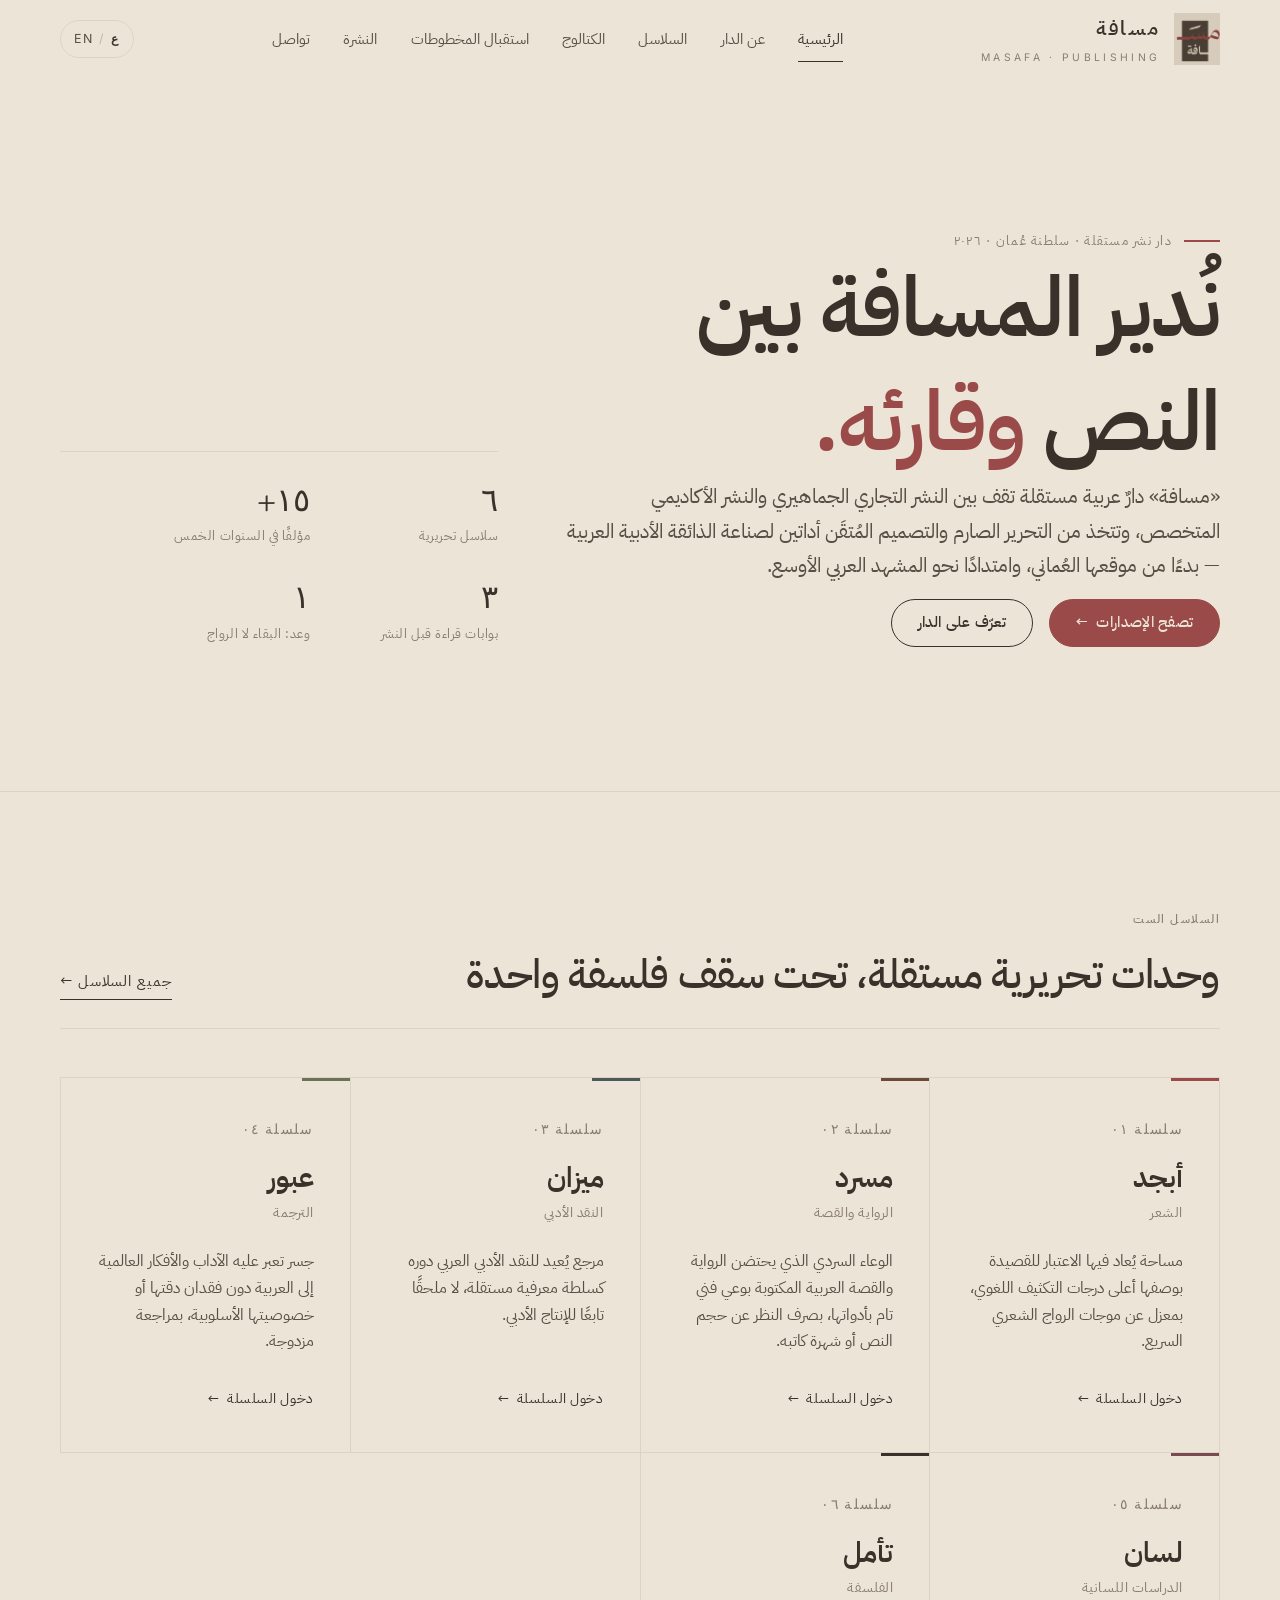
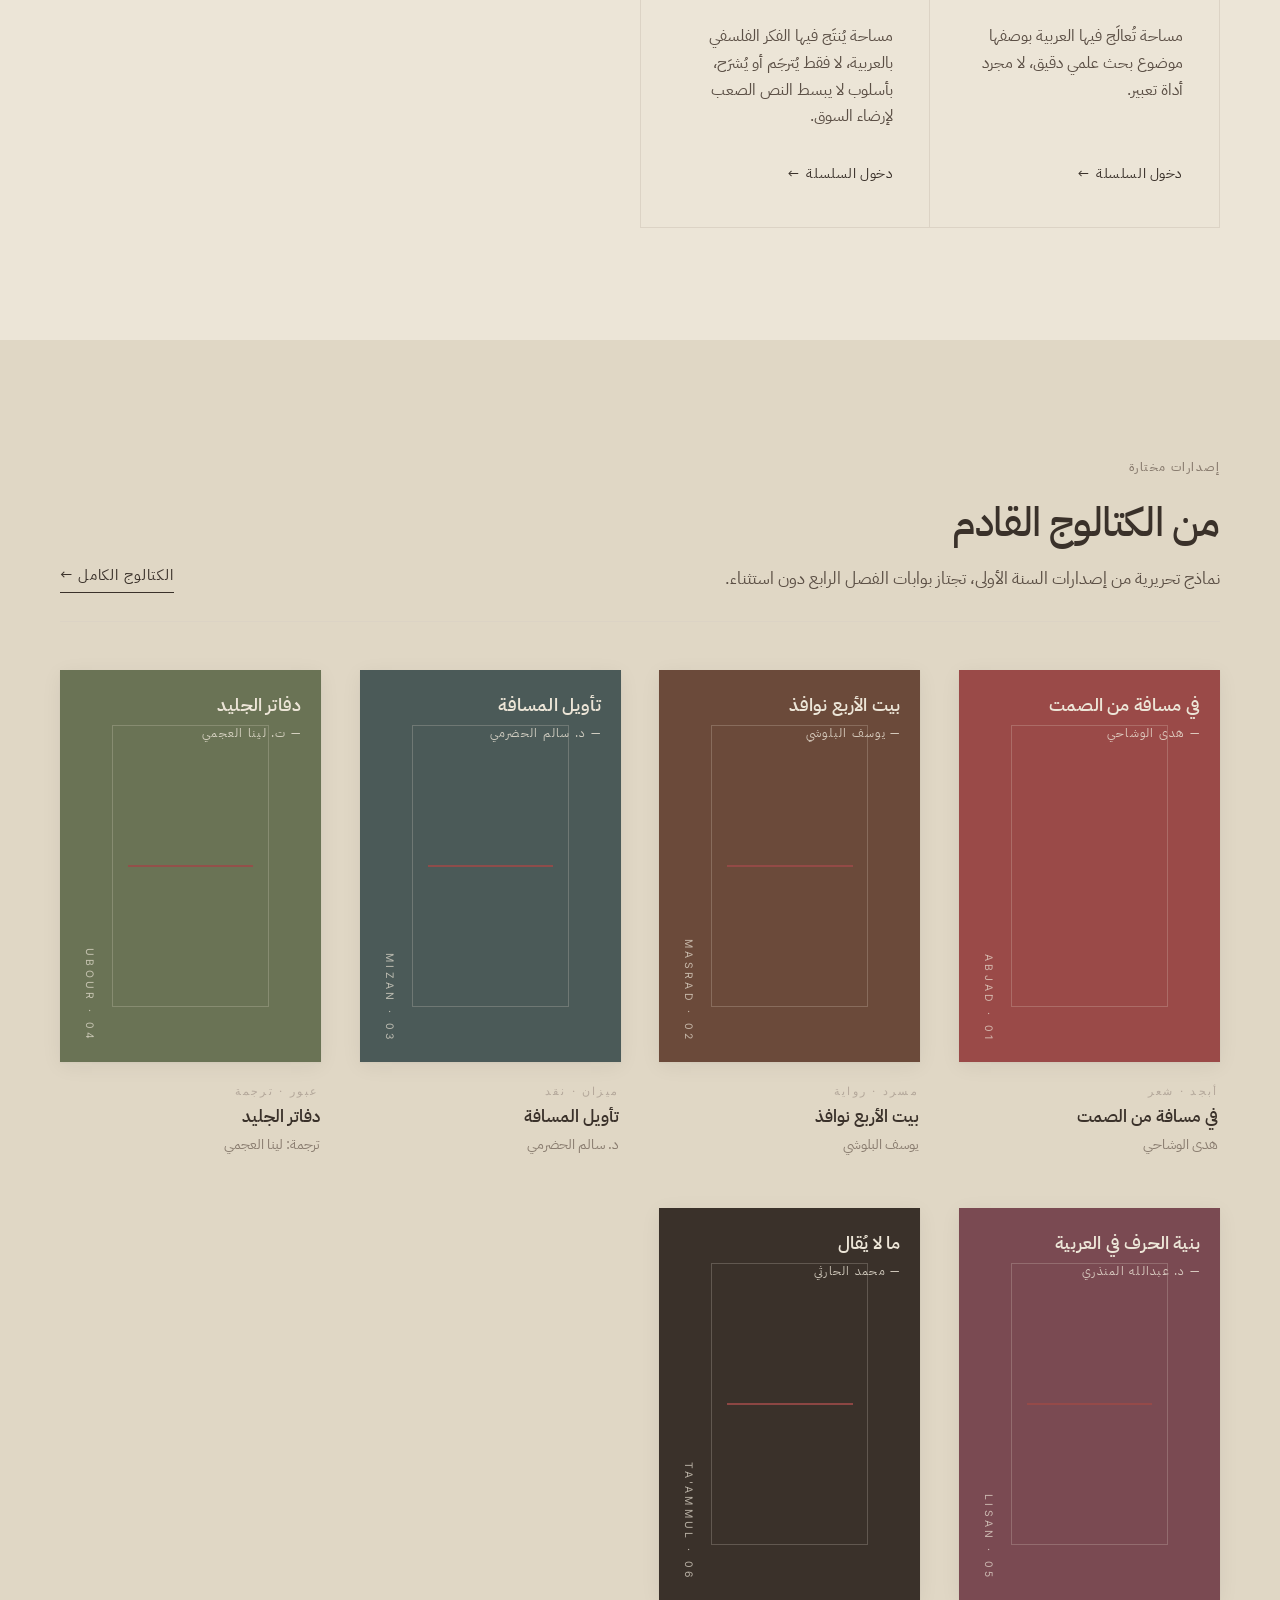
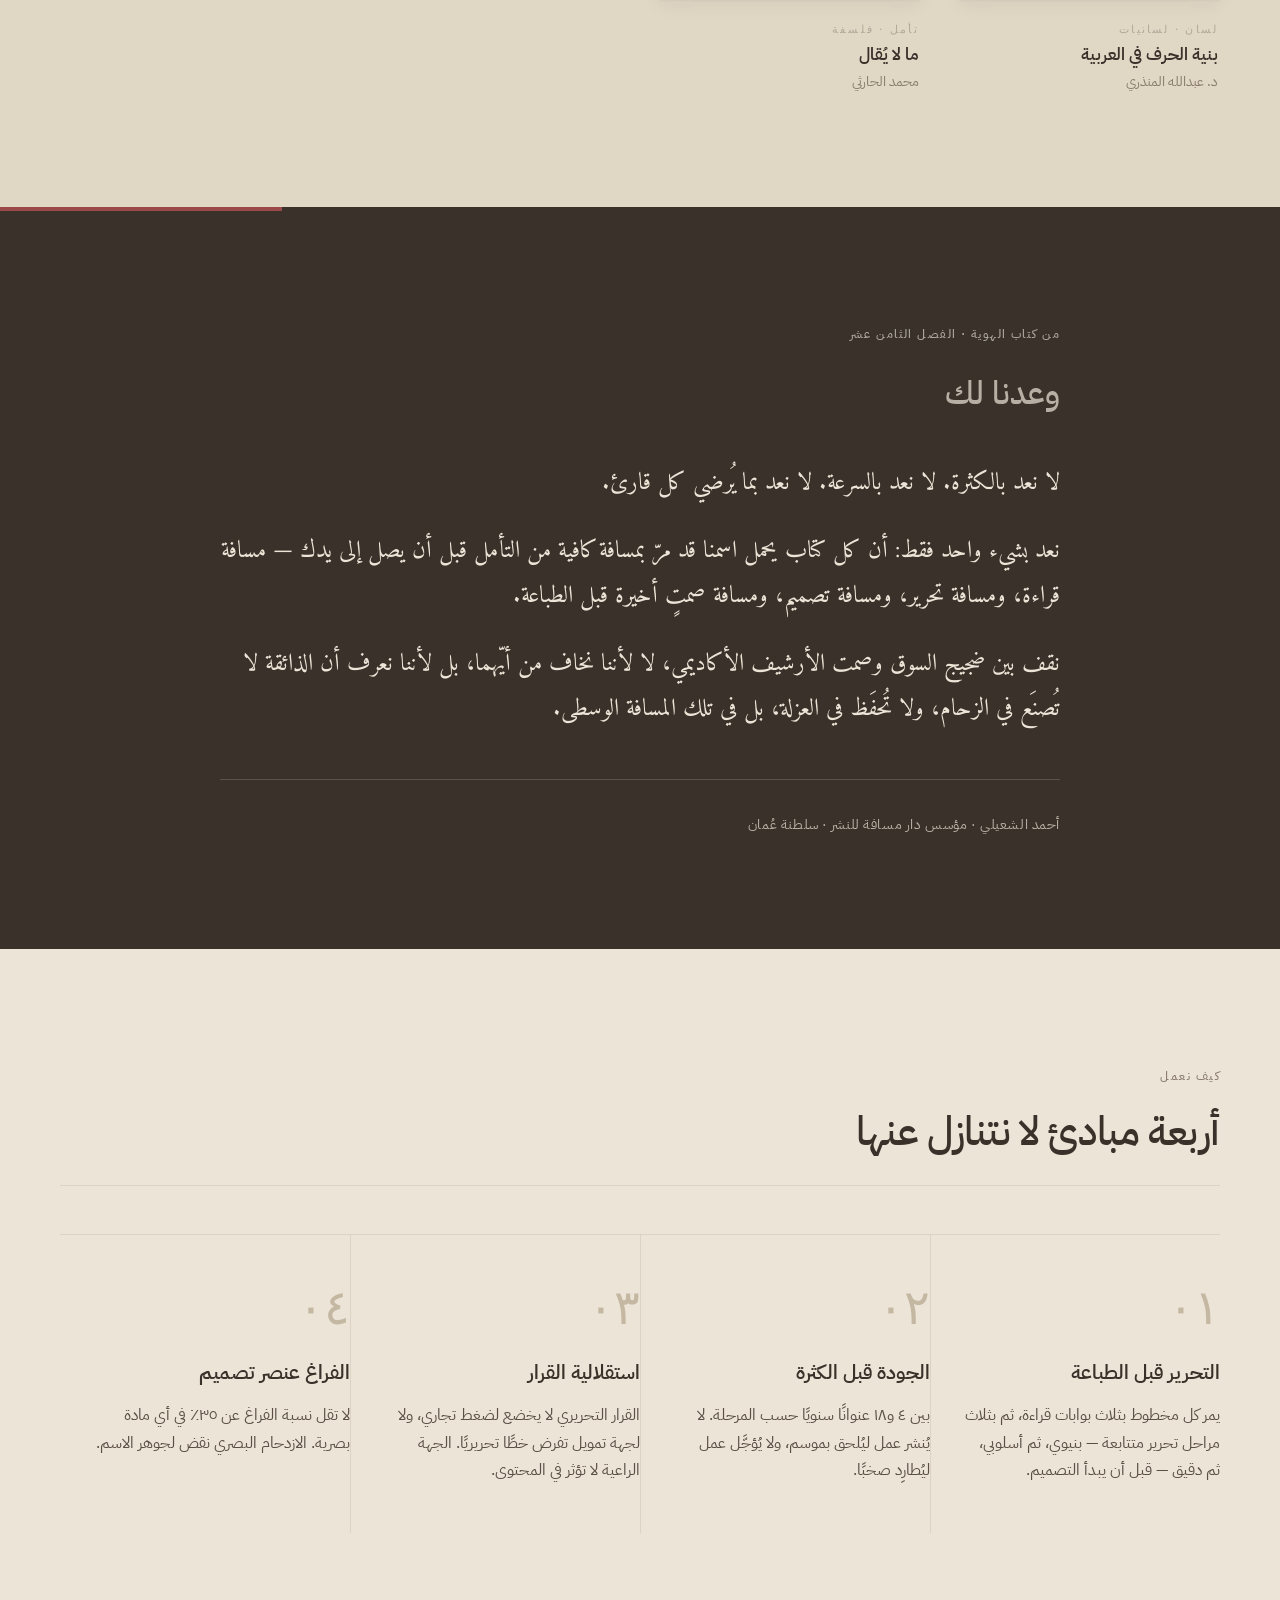
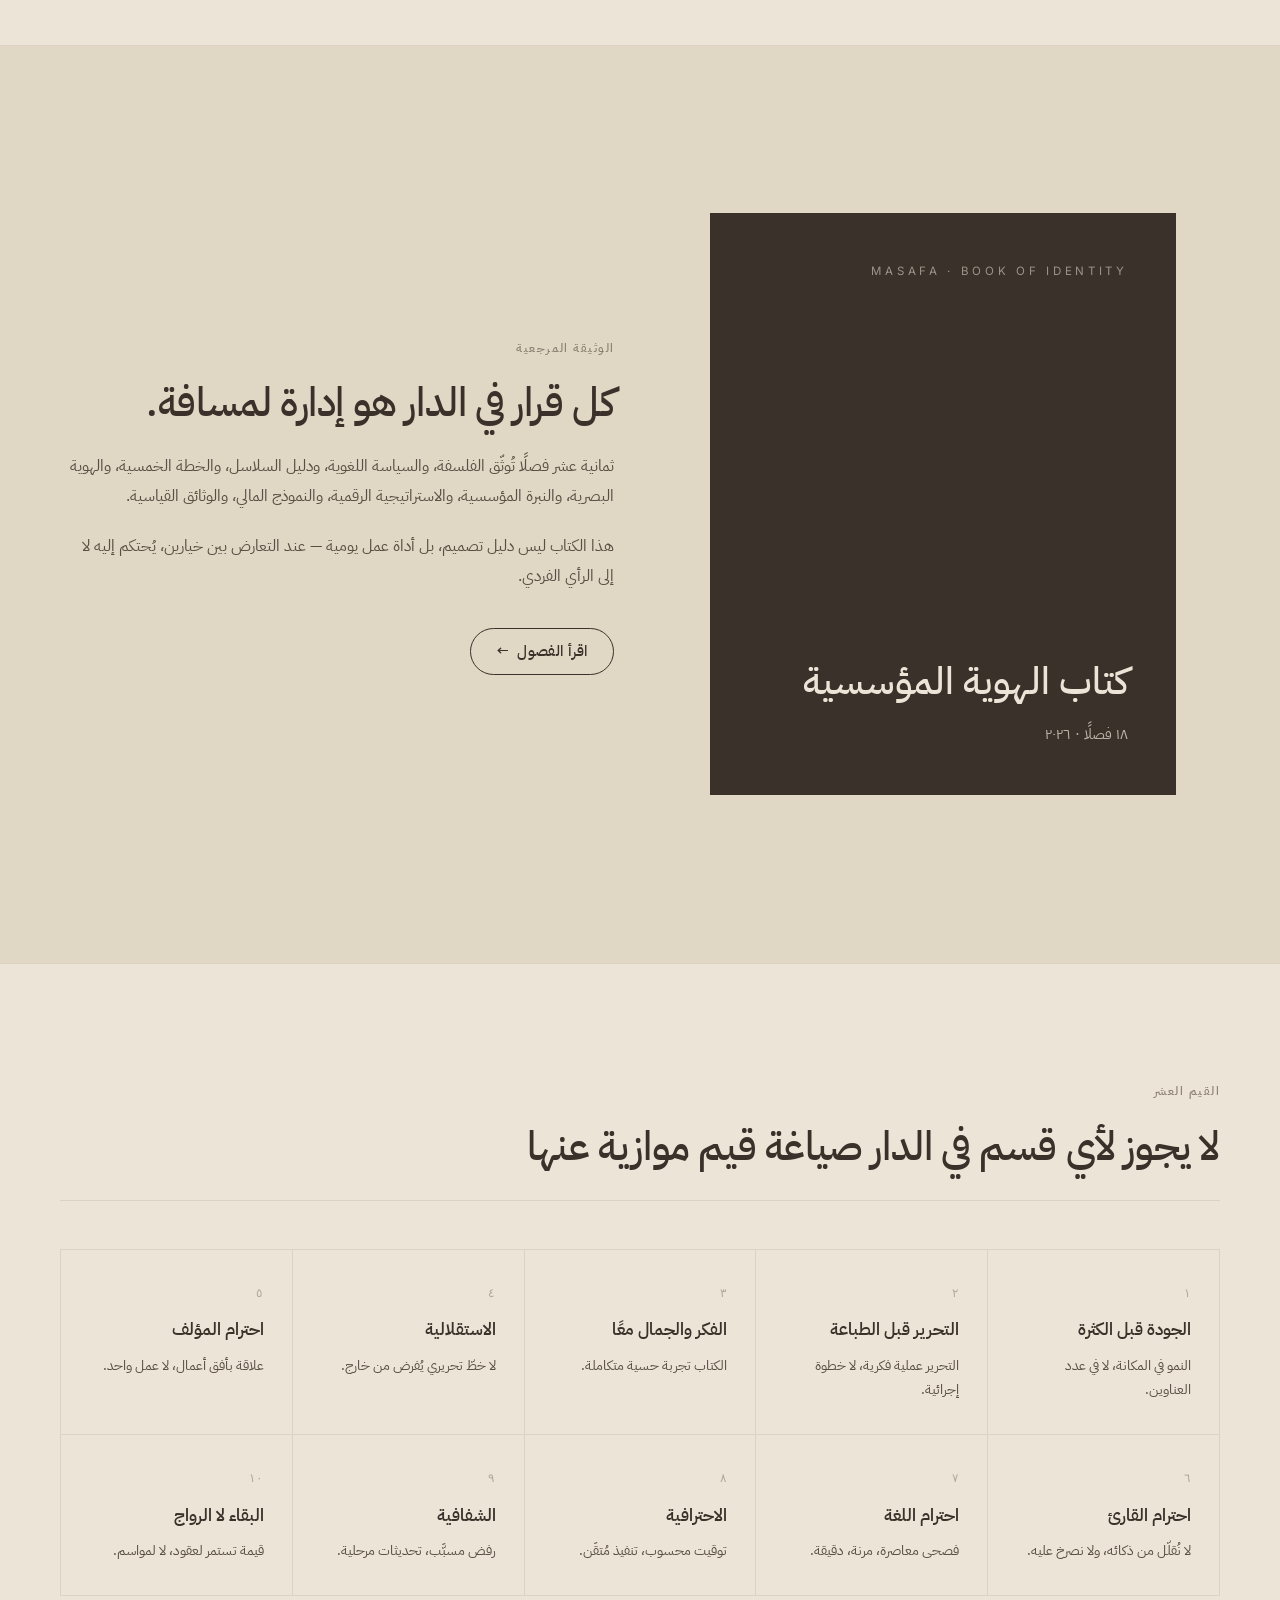
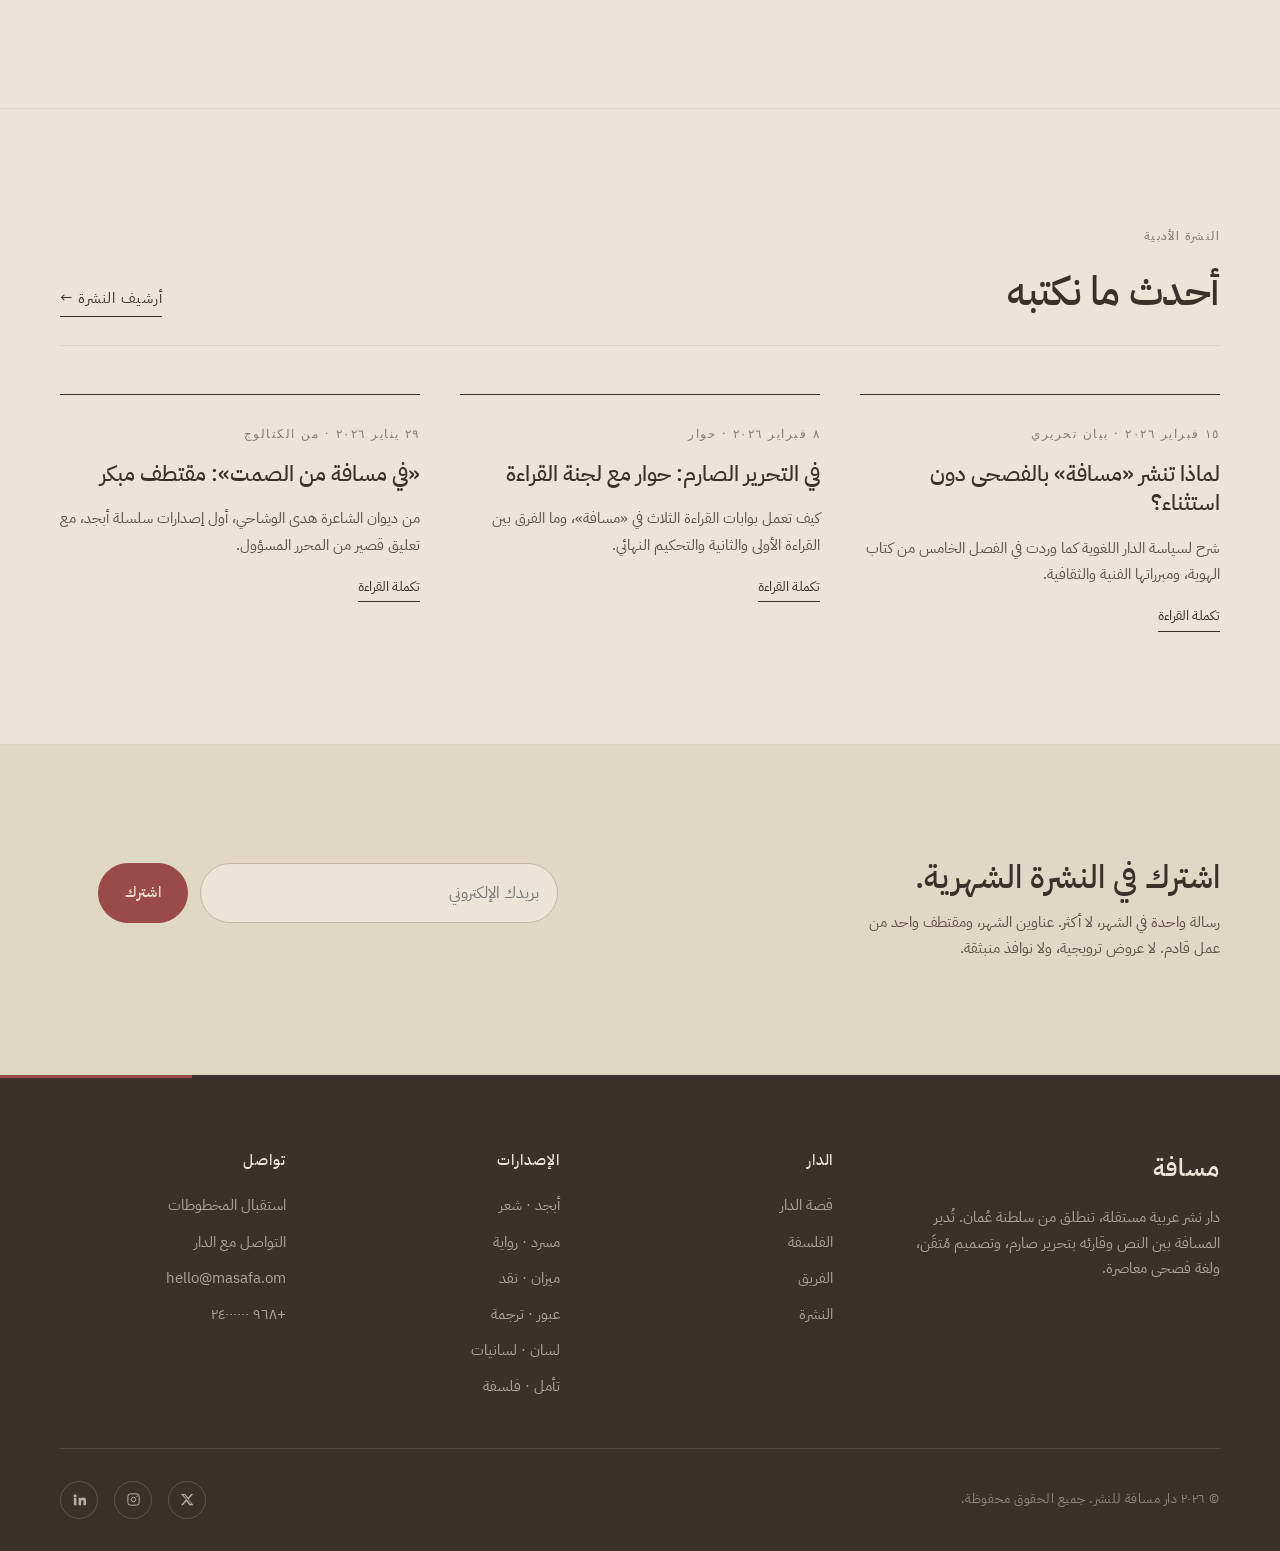
==== index.html @ e97853df "Add Masafa Publishing House bilingual static site Ship a 14-page static site (7 Arabic + 7 English) " ====
<!DOCTYPE html>
<html lang="ar" dir="rtl">
<head>
<meta charset="UTF-8">
<meta name="viewport" content="width=device-width, initial-scale=1">
<title>دار مسافة للنشر — الوثيقة المرجعية</title>
<meta name="description" content="دار مسافة للنشر — دار عربية مستقلة تنشأ في سلطنة عُمان، تُدير المسافة بين النص وقارئه بتحرير صارم وتصميم مُتقَن.">
<link rel="icon" type="image/jpeg" href="assets/logo-primary.jpg">
<link rel="stylesheet" href="css/main.css">
</head>
<body>

<!-- ============================ HEADER ================================== -->
<header class="site-header" role="banner">
  <div class="container header-inner">
    <a href="index.html" class="brand" aria-label="دار مسافة للنشر">
      <span class="brand-mark" aria-hidden="true"><img src="assets/logo-primary.jpg" alt="Masafa"></span>
      <span>
        <span class="brand-name">مسافة</span>
        <span class="brand-name-en">MASAFA · PUBLISHING</span>
      </span>
    </a>

    <nav class="primary-nav" role="navigation" aria-label="التنقل الرئيسي">
      <a href="index.html" data-nav="index">الرئيسية</a>
      <a href="about.html" data-nav="about">عن الدار</a>
      <a href="series.html" data-nav="series">السلاسل</a>
      <a href="catalogue.html" data-nav="catalogue">الكتالوج</a>
      <a href="submissions.html" data-nav="submissions">استقبال المخطوطات</a>
      <a href="journal.html" data-nav="journal">النشرة</a>
      <a href="contact.html" data-nav="contact">تواصل</a>
    </nav>

    <div class="header-utils">
      <a href="en/index.html" class="lang-toggle" aria-label="Switch to English">
        <span class="active">ع</span>
        <span class="sep">/</span>
        <span>EN</span>
      </a>
      <button class="nav-toggle" aria-label="فتح القائمة" aria-expanded="false">
        <span class="nav-toggle-bars"></span>
      </button>
    </div>
  </div>
</header>

<!-- ============================ HERO ==================================== -->
<section class="hero">
  <div class="container hero-inner">
    <div>
      <span class="hero-eyebrow">دار نشر مستقلة · سلطنة عُمان · ٢٠٢٦</span>
      <h1 class="hero-title">نُدير المسافة بين النص <em>وقارئه.</em></h1>
      <p class="hero-lede" data-reveal>
        «مسافة» دارٌ عربية مستقلة تقف بين النشر التجاري الجماهيري والنشر الأكاديمي المتخصص، وتتخذ من التحرير الصارم والتصميم المُتقَن أداتين لصناعة الذائقة الأدبية العربية — بدءًا من موقعها العُماني، وامتدادًا نحو المشهد العربي الأوسع.
      </p>
      <div class="hero-actions">
        <a href="catalogue.html" class="btn btn-primary">تصفح الإصدارات <span class="arrow" aria-hidden="true">→</span></a>
        <a href="about.html" class="btn btn-ghost">تعرّف على الدار</a>
      </div>
    </div>
    <div class="hero-meta" data-reveal>
      <div class="hero-meta-item">
        <span class="num">٦</span>
        <span class="label">سلاسل تحريرية</span>
      </div>
      <div class="hero-meta-item">
        <span class="num">١٥+</span>
        <span class="label">مؤلفًا في السنوات الخمس</span>
      </div>
      <div class="hero-meta-item">
        <span class="num">٣</span>
        <span class="label">بوابات قراءة قبل النشر</span>
      </div>
      <div class="hero-meta-item">
        <span class="num">١</span>
        <span class="label">وعد: البقاء لا الرواج</span>
      </div>
    </div>
  </div>
</section>

<!-- ============================ SERIES ================================== -->
<section id="series">
  <div class="container">
    <header class="section-head" data-reveal>
      <div>
        <span class="eyebrow">السلاسل الست</span>
        <h2 class="section-title">وحدات تحريرية مستقلة، تحت سقف فلسفة واحدة</h2>
      </div>
      <a href="series.html" class="btn-link">جميع السلاسل ←</a>
    </header>

    <div class="series-grid">
      <a href="series.html#abjad" class="series-card" data-series="abjad" data-reveal>
        <span class="series-card-num">سلسلة ٠١</span>
        <h3 class="series-card-title">أبجد</h3>
        <span class="series-card-kind">الشعر</span>
        <p class="series-card-desc">مساحة يُعاد فيها الاعتبار للقصيدة بوصفها أعلى درجات التكثيف اللغوي، بمعزل عن موجات الرواج الشعري السريع.</p>
        <span class="series-card-cta">دخول السلسلة <span class="arrow">→</span></span>
      </a>

      <a href="series.html#masrad" class="series-card" data-series="masrad" data-reveal>
        <span class="series-card-num">سلسلة ٠٢</span>
        <h3 class="series-card-title">مسرد</h3>
        <span class="series-card-kind">الرواية والقصة</span>
        <p class="series-card-desc">الوعاء السردي الذي يحتضن الرواية والقصة العربية المكتوبة بوعي فني تام بأدواتها، بصرف النظر عن حجم النص أو شهرة كاتبه.</p>
        <span class="series-card-cta">دخول السلسلة <span class="arrow">→</span></span>
      </a>

      <a href="series.html#mizan" class="series-card" data-series="mizan" data-reveal>
        <span class="series-card-num">سلسلة ٠٣</span>
        <h3 class="series-card-title">ميزان</h3>
        <span class="series-card-kind">النقد الأدبي</span>
        <p class="series-card-desc">مرجع يُعيد للنقد الأدبي العربي دوره كسلطة معرفية مستقلة، لا ملحقًا تابعًا للإنتاج الأدبي.</p>
        <span class="series-card-cta">دخول السلسلة <span class="arrow">→</span></span>
      </a>

      <a href="series.html#ubour" class="series-card" data-series="ubour" data-reveal>
        <span class="series-card-num">سلسلة ٠٤</span>
        <h3 class="series-card-title">عبور</h3>
        <span class="series-card-kind">الترجمة</span>
        <p class="series-card-desc">جسر تعبر عليه الآداب والأفكار العالمية إلى العربية دون فقدان دقتها أو خصوصيتها الأسلوبية، بمراجعة مزدوجة.</p>
        <span class="series-card-cta">دخول السلسلة <span class="arrow">→</span></span>
      </a>

      <a href="series.html#lisan" class="series-card" data-series="lisan" data-reveal>
        <span class="series-card-num">سلسلة ٠٥</span>
        <h3 class="series-card-title">لسان</h3>
        <span class="series-card-kind">الدراسات اللسانية</span>
        <p class="series-card-desc">مساحة تُعالَج فيها العربية بوصفها موضوع بحث علمي دقيق، لا مجرد أداة تعبير.</p>
        <span class="series-card-cta">دخول السلسلة <span class="arrow">→</span></span>
      </a>

      <a href="series.html#taammul" class="series-card" data-series="taammul" data-reveal>
        <span class="series-card-num">سلسلة ٠٦</span>
        <h3 class="series-card-title">تأمل</h3>
        <span class="series-card-kind">الفلسفة</span>
        <p class="series-card-desc">مساحة يُنتَج فيها الفكر الفلسفي بالعربية، لا فقط يُترجَم أو يُشرَح، بأسلوب لا يبسط النص الصعب لإرضاء السوق.</p>
        <span class="series-card-cta">دخول السلسلة <span class="arrow">→</span></span>
      </a>
    </div>
  </div>
</section>

<!-- ============================ FEATURED TITLES ========================= -->
<section style="background: var(--surface-alt);">
  <div class="container">
    <header class="section-head" data-reveal>
      <div>
        <span class="eyebrow">إصدارات مختارة</span>
        <h2 class="section-title">من الكتالوج القادم</h2>
        <p class="section-lede">نماذج تحريرية من إصدارات السنة الأولى، تجتاز بوابات الفصل الرابع دون استثناء.</p>
      </div>
      <a href="catalogue.html" class="btn-link">الكتالوج الكامل ←</a>
    </header>

    <div class="book-grid" data-reveal>
      <article class="book" data-series="abjad">
        <div class="book-cover">
          <div class="book-cover-inner">
            <div>
              <h3 class="book-cover-title">في مسافة من الصمت</h3>
              <span class="book-cover-author">— هدى الوشاحي</span>
            </div>
            <span class="book-cover-series">ABJAD · 01</span>
          </div>
        </div>
        <div class="book-meta">
          <span class="book-series-tag">أبجد · شعر</span>
          <h3 class="book-title">في مسافة من الصمت</h3>
          <span class="book-author">هدى الوشاحي</span>
        </div>
      </article>

      <article class="book" data-series="masrad">
        <div class="book-cover">
          <div class="book-cover-inner">
            <div>
              <h3 class="book-cover-title">بيت الأربع نوافذ</h3>
              <span class="book-cover-author">— يوسف البلوشي</span>
            </div>
            <span class="book-cover-series">MASRAD · 02</span>
          </div>
        </div>
        <div class="book-meta">
          <span class="book-series-tag">مسرد · رواية</span>
          <h3 class="book-title">بيت الأربع نوافذ</h3>
          <span class="book-author">يوسف البلوشي</span>
        </div>
      </article>

      <article class="book" data-series="mizan">
        <div class="book-cover">
          <div class="book-cover-inner">
            <div>
              <h3 class="book-cover-title">تأويل المسافة</h3>
              <span class="book-cover-author">— د. سالم الحضرمي</span>
            </div>
            <span class="book-cover-series">MIZAN · 03</span>
          </div>
        </div>
        <div class="book-meta">
          <span class="book-series-tag">ميزان · نقد</span>
          <h3 class="book-title">تأويل المسافة</h3>
          <span class="book-author">د. سالم الحضرمي</span>
        </div>
      </article>

      <article class="book" data-series="ubour">
        <div class="book-cover">
          <div class="book-cover-inner">
            <div>
              <h3 class="book-cover-title">دفاتر الجليد</h3>
              <span class="book-cover-author">— ت. لينا العجمي</span>
            </div>
            <span class="book-cover-series">UBOUR · 04</span>
          </div>
        </div>
        <div class="book-meta">
          <span class="book-series-tag">عبور · ترجمة</span>
          <h3 class="book-title">دفاتر الجليد</h3>
          <span class="book-author">ترجمة: لينا العجمي</span>
        </div>
      </article>

      <article class="book" data-series="lisan">
        <div class="book-cover">
          <div class="book-cover-inner">
            <div>
              <h3 class="book-cover-title">بنية الحرف في العربية</h3>
              <span class="book-cover-author">— د. عبدالله المنذري</span>
            </div>
            <span class="book-cover-series">LISAN · 05</span>
          </div>
        </div>
        <div class="book-meta">
          <span class="book-series-tag">لسان · لسانيات</span>
          <h3 class="book-title">بنية الحرف في العربية</h3>
          <span class="book-author">د. عبدالله المنذري</span>
        </div>
      </article>

      <article class="book" data-series="taammul">
        <div class="book-cover">
          <div class="book-cover-inner">
            <div>
              <h3 class="book-cover-title">ما لا يُقال</h3>
              <span class="book-cover-author">— محمد الحارثي</span>
            </div>
            <span class="book-cover-series">TA'AMMUL · 06</span>
          </div>
        </div>
        <div class="book-meta">
          <span class="book-series-tag">تأمل · فلسفة</span>
          <h3 class="book-title">ما لا يُقال</h3>
          <span class="book-author">محمد الحارثي</span>
        </div>
      </article>
    </div>
  </div>
</section>

<!-- ============================ MANIFESTO =============================== -->
<section class="manifesto">
  <div class="container" data-reveal>
    <span class="eyebrow" style="color: rgba(250, 247, 241, .6);">من كتاب الهوية · الفصل الثامن عشر</span>
    <h2 class="manifesto-title">وعدنا لك</h2>
    <div class="manifesto-body">
      <p>لا نعد بالكثرة. لا نعد بالسرعة. لا نعد بما يُرضي كل قارئ.</p>
      <p>نعد بشيء واحد فقط: أن كل كتاب يحمل اسمنا قد مرّ بمسافة كافية من التأمل قبل أن يصل إلى يدك — مسافة قراءة، ومسافة تحرير، ومسافة تصميم، ومسافة صمتٍ أخيرة قبل الطباعة.</p>
      <p>نقف بين ضجيج السوق وصمت الأرشيف الأكاديمي، لا لأننا نخاف من أيّهما، بل لأننا نعرف أن الذائقة لا تُصنَع في الزحام، ولا تُحفَظ في العزلة، بل في تلك المسافة الوسطى.</p>
    </div>
    <div class="manifesto-sig">
      أحمد الشعيلي · مؤسس دار مسافة للنشر · سلطنة عُمان
    </div>
  </div>
</section>

<!-- ============================ PILLARS ================================= -->
<section>
  <div class="container">
    <header class="section-head" data-reveal>
      <div>
        <span class="eyebrow">كيف نعمل</span>
        <h2 class="section-title">أربعة مبادئ لا نتنازل عنها</h2>
      </div>
    </header>

    <div class="pillars">
      <div class="pillar" data-reveal>
        <div class="pillar-num">٠١</div>
        <h3 class="pillar-title">التحرير قبل الطباعة</h3>
        <p class="pillar-body">يمر كل مخطوط بثلاث بوابات قراءة، ثم بثلاث مراحل تحرير متتابعة — بنيوي، ثم أسلوبي، ثم دقيق — قبل أن يبدأ التصميم.</p>
      </div>
      <div class="pillar" data-reveal>
        <div class="pillar-num">٠٢</div>
        <h3 class="pillar-title">الجودة قبل الكثرة</h3>
        <p class="pillar-body">بين ٤ و١٨ عنوانًا سنويًا حسب المرحلة. لا يُنشر عمل ليُلحق بموسم، ولا يُؤجَّل عمل ليُطارِد صخبًا.</p>
      </div>
      <div class="pillar" data-reveal>
        <div class="pillar-num">٠٣</div>
        <h3 class="pillar-title">استقلالية القرار</h3>
        <p class="pillar-body">القرار التحريري لا يخضع لضغط تجاري، ولا لجهة تمويل تفرض خطًا تحريريًا. الجهة الراعية لا تؤثر في المحتوى.</p>
      </div>
      <div class="pillar" data-reveal>
        <div class="pillar-num">٠٤</div>
        <h3 class="pillar-title">الفراغ عنصر تصميم</h3>
        <p class="pillar-body">لا تقل نسبة الفراغ عن ٣٥٪ في أي مادة بصرية. الازدحام البصري نقض لجوهر الاسم.</p>
      </div>
    </div>
  </div>
</section>

<!-- ============================ FEATURE SPLIT =========================== -->
<section style="background: var(--surface-alt); border-block: 1px solid var(--line);">
  <div class="container">
    <div class="feature-split" data-reveal>
      <div class="feature-split-media">
        <div class="plate">
          <span class="plate-mark">MASAFA · BOOK OF IDENTITY</span>
          <div>
            <h3 class="plate-title">كتاب الهوية المؤسسية</h3>
            <p style="opacity:.72; margin-top:1rem; font-size:.95rem;">١٨ فصلًا · ٢٠٢٦</p>
          </div>
        </div>
      </div>
      <div class="feature-split-body">
        <span class="eyebrow">الوثيقة المرجعية</span>
        <h2>كل قرار في الدار هو إدارة لمسافة.</h2>
        <p>ثمانية عشر فصلًا تُوثّق الفلسفة، والسياسة اللغوية، ودليل السلاسل، والخطة الخمسية، والهوية البصرية، والنبرة المؤسسية، والاستراتيجية الرقمية، والنموذج المالي، والوثائق القياسية.</p>
        <p>هذا الكتاب ليس دليل تصميم، بل أداة عمل يومية — عند التعارض بين خيارين، يُحتكم إليه لا إلى الرأي الفردي.</p>
        <a href="about.html" class="btn btn-ghost">اقرأ الفصول <span class="arrow">→</span></a>
      </div>
    </div>
  </div>
</section>

<!-- ============================ VALUES ================================== -->
<section>
  <div class="container">
    <header class="section-head" data-reveal>
      <div>
        <span class="eyebrow">القيم العشر</span>
        <h2 class="section-title">لا يجوز لأي قسم في الدار صياغة قيم موازية عنها</h2>
      </div>
    </header>

    <div class="values-grid" data-reveal>
      <div class="value"><span class="value-num">١</span><h3 class="value-title">الجودة قبل الكثرة</h3><p class="value-desc">النمو في المكانة، لا في عدد العناوين.</p></div>
      <div class="value"><span class="value-num">٢</span><h3 class="value-title">التحرير قبل الطباعة</h3><p class="value-desc">التحرير عملية فكرية، لا خطوة إجرائية.</p></div>
      <div class="value"><span class="value-num">٣</span><h3 class="value-title">الفكر والجمال معًا</h3><p class="value-desc">الكتاب تجربة حسية متكاملة.</p></div>
      <div class="value"><span class="value-num">٤</span><h3 class="value-title">الاستقلالية</h3><p class="value-desc">لا خطّ تحريري يُفرض من خارج.</p></div>
      <div class="value"><span class="value-num">٥</span><h3 class="value-title">احترام المؤلف</h3><p class="value-desc">علاقة بأفق أعمال، لا عمل واحد.</p></div>
      <div class="value"><span class="value-num">٦</span><h3 class="value-title">احترام القارئ</h3><p class="value-desc">لا نُقلّل من ذكائه، ولا نصرخ عليه.</p></div>
      <div class="value"><span class="value-num">٧</span><h3 class="value-title">احترام اللغة</h3><p class="value-desc">فصحى معاصرة، مرنة، دقيقة.</p></div>
      <div class="value"><span class="value-num">٨</span><h3 class="value-title">الاحترافية</h3><p class="value-desc">توقيت محسوب، تنفيذ مُتقَن.</p></div>
      <div class="value"><span class="value-num">٩</span><h3 class="value-title">الشفافية</h3><p class="value-desc">رفض مسبَّب، تحديثات مرحلية.</p></div>
      <div class="value"><span class="value-num">١٠</span><h3 class="value-title">البقاء لا الرواج</h3><p class="value-desc">قيمة تستمر لعقود، لا لمواسم.</p></div>
    </div>
  </div>
</section>

<!-- ============================ JOURNAL ================================= -->
<section style="border-top: 1px solid var(--line);">
  <div class="container">
    <header class="section-head" data-reveal>
      <div>
        <span class="eyebrow">النشرة الأدبية</span>
        <h2 class="section-title">أحدث ما نكتبه</h2>
      </div>
      <a href="journal.html" class="btn-link">أرشيف النشرة ←</a>
    </header>

    <div class="journal-grid">
      <article class="journal-item" data-reveal>
        <span class="journal-date">١٥ فبراير ٢٠٢٦ · <span class="journal-kind">بيان تحريري</span></span>
        <h3 class="journal-title">لماذا تنشر «مسافة» بالفصحى دون استثناء؟</h3>
        <p class="journal-excerpt">شرح لسياسة الدار اللغوية كما وردت في الفصل الخامس من كتاب الهوية، ومبرراتها الفنية والثقافية.</p>
        <a class="readmore" href="journal.html">تكملة القراءة</a>
      </article>

      <article class="journal-item" data-reveal>
        <span class="journal-date">٨ فبراير ٢٠٢٦ · <span class="journal-kind">حوار</span></span>
        <h3 class="journal-title">في التحرير الصارم: حوار مع لجنة القراءة</h3>
        <p class="journal-excerpt">كيف تعمل بوابات القراءة الثلاث في «مسافة»، وما الفرق بين القراءة الأولى والثانية والتحكيم النهائي.</p>
        <a class="readmore" href="journal.html">تكملة القراءة</a>
      </article>

      <article class="journal-item" data-reveal>
        <span class="journal-date">٢٩ يناير ٢٠٢٦ · <span class="journal-kind">من الكتالوج</span></span>
        <h3 class="journal-title">«في مسافة من الصمت»: مقتطف مبكر</h3>
        <p class="journal-excerpt">من ديوان الشاعرة هدى الوشاحي، أول إصدارات سلسلة أبجد، مع تعليق قصير من المحرر المسؤول.</p>
        <a class="readmore" href="journal.html">تكملة القراءة</a>
      </article>
    </div>
  </div>
</section>

<!-- ============================ NEWSLETTER ============================== -->
<section class="newsletter">
  <div class="container">
    <div class="newsletter-inner" data-reveal>
      <div>
        <h2 class="newsletter-title">اشترك في النشرة الشهرية.</h2>
        <p class="newsletter-note">رسالة واحدة في الشهر، لا أكثر. عناوين الشهر، ومقتطف واحد من عمل قادم. لا عروض ترويجية، ولا نوافذ منبثقة.</p>
      </div>
      <div>
        <form class="newsletter-form" autocomplete="off" novalidate>
          <input type="email" name="email" placeholder="بريدك الإلكتروني" aria-label="البريد الإلكتروني" required>
          <button type="submit" class="btn btn-primary">اشترك</button>
        </form>
        <p class="newsletter-msg" aria-live="polite"></p>
      </div>
    </div>
  </div>
</section>

<!-- ============================ FOOTER ================================== -->
<footer class="site-footer" role="contentinfo">
  <div class="container">
    <div class="footer-grid">
      <div class="footer-brand">
        <h3>مسافة</h3>
        <p>دار نشر عربية مستقلة، تنطلق من سلطنة عُمان. تُدير المسافة بين النص وقارئه بتحرير صارم، وتصميم مُتقَن، ولغة فصحى معاصرة.</p>
      </div>

      <div class="footer-col">
        <h4>الدار</h4>
        <ul>
          <li><a href="about.html">قصة الدار</a></li>
          <li><a href="about.html#philosophy">الفلسفة</a></li>
          <li><a href="about.html#team">الفريق</a></li>
          <li><a href="journal.html">النشرة</a></li>
        </ul>
      </div>

      <div class="footer-col">
        <h4>الإصدارات</h4>
        <ul>
          <li><a href="series.html#abjad">أبجد · شعر</a></li>
          <li><a href="series.html#masrad">مسرد · رواية</a></li>
          <li><a href="series.html#mizan">ميزان · نقد</a></li>
          <li><a href="series.html#ubour">عبور · ترجمة</a></li>
          <li><a href="series.html#lisan">لسان · لسانيات</a></li>
          <li><a href="series.html#taammul">تأمل · فلسفة</a></li>
        </ul>
      </div>

      <div class="footer-col">
        <h4>تواصل</h4>
        <ul>
          <li><a href="submissions.html">استقبال المخطوطات</a></li>
          <li><a href="contact.html">التواصل مع الدار</a></li>
          <li><a href="mailto:hello@masafa.om">hello@masafa.om</a></li>
          <li><a href="tel:+96824000000">+٩٦٨ ٢٤٠٠٠٠٠٠</a></li>
        </ul>
      </div>
    </div>

    <div class="footer-bottom">
      <span>© ٢٠٢٦ دار مسافة للنشر. جميع الحقوق محفوظة.</span>
      <ul class="social-list">
        <li><a href="#" aria-label="X"><svg viewBox="0 0 24 24" fill="currentColor" aria-hidden="true"><path d="M18 3h3l-7.5 8.6L22 21h-6.8l-4.9-6.2L4.6 21H1.6l8-9.2L1.4 3h6.9l4.4 5.7L18 3zm-1.2 16h1.7L7.3 4.9H5.5L16.8 19z"/></svg></a></li>
        <li><a href="#" aria-label="Instagram"><svg viewBox="0 0 24 24" fill="none" stroke="currentColor" stroke-width="1.6" aria-hidden="true"><rect x="3" y="3" width="18" height="18" rx="4"/><circle cx="12" cy="12" r="3.6"/><circle cx="17.4" cy="6.6" r="1" fill="currentColor" stroke="none"/></svg></a></li>
        <li><a href="#" aria-label="LinkedIn"><svg viewBox="0 0 24 24" fill="currentColor" aria-hidden="true"><path d="M4.98 3.5a2.5 2.5 0 1 1 0 5 2.5 2.5 0 0 1 0-5zM3 9h4v12H3zM10 9h3.8v1.7h.06c.53-1 1.83-2.05 3.77-2.05 4.03 0 4.77 2.65 4.77 6.1V21h-4v-5.4c0-1.29-.02-2.94-1.8-2.94-1.8 0-2.07 1.4-2.07 2.85V21h-4V9z"/></svg></a></li>
      </ul>
    </div>
  </div>
</footer>

<script src="js/main.js"></script>
</body>
</html>
---- css/main.css ----
/* ==========================================================================
   Masafa Publishing House — Design System
   Philosophy: whitespace as a first-class element, calm typography,
   near-black text, off-white surfaces, discreet series accents.
   ========================================================================== */

/* --- Fonts ---------------------------------------------------------------- */
@import url('https://fonts.googleapis.com/css2?family=Amiri:wght@400;700&family=IBM+Plex+Sans+Arabic:wght@300;400;500;600;700&family=EB+Garamond:ital,wght@0,400;0,500;0,600;1,400&family=Inter:wght@300;400;500;600;700&display=swap');

/* --- Reset ---------------------------------------------------------------- */
*,
*::before,
*::after {
  box-sizing: border-box;
  margin: 0;
  padding: 0;
}

html {
  scroll-behavior: smooth;
  -webkit-text-size-adjust: 100%;
}

body {
  min-height: 100vh;
  background: var(--surface);
  color: var(--ink);
  font-family: var(--font-body);
  font-size: 16px;
  line-height: 1.75;
  -webkit-font-smoothing: antialiased;
  -moz-osx-font-smoothing: grayscale;
  text-rendering: optimizeLegibility;
}

img,
svg {
  display: block;
  max-width: 100%;
}

a {
  color: inherit;
  text-decoration: none;
  transition: color .2s ease, opacity .2s ease;
}

button {
  font: inherit;
  color: inherit;
  background: none;
  border: 0;
  cursor: pointer;
}

/* --- Design Tokens -------------------------------------------------------- */
/* Palette derived from the primary logo: deep brown, burgundy, cream. */
:root {
  --ink: #3a312a;          /* deep brown — primary text and rects */
  --ink-soft: #5b4f45;
  --ink-mute: #8a7d70;
  --ink-hint: #b4a89b;
  --line: #dcd3c5;
  --line-strong: #c5b8a3;
  --surface: #ece5d7;      /* cream — page background from logo */
  --surface-alt: #e0d7c5;  /* deeper cream for alt sections */
  --surface-deep: #3a312a; /* dark brown for inverted sections */
  --burgundy: #9a4a48;     /* signature accent from the mark */
  --burgundy-soft: #b56a67;
  --slate: #5b4f45;

  /* Series accents — tuned to sit inside the earthen palette */
  --abjad: #9a4a48;    /* burgundy — poetry (signature accent) */
  --masrad: #6b4a3a;   /* burnt sienna — fiction */
  --mizan: #4b5a58;    /* dusty slate — criticism */
  --ubour: #6a7355;    /* olive — translation */
  --lisan: #7a4a52;    /* rose-brown — linguistics */
  --taammul: #3a312a;  /* deep brown — philosophy */

  --font-arabic: "IBM Plex Sans Arabic", "SF Arabic", "Geeza Pro", "Al Bayan", sans-serif;
  --font-arabic-serif: "Amiri", "SF Arabic", "Geeza Pro", serif;
  --font-latin: "Inter", "Helvetica Neue", Arial, sans-serif;
  --font-latin-serif: "EB Garamond", Georgia, serif;

  --font-body: var(--font-arabic);
  --font-display: var(--font-arabic);
  --font-serif: var(--font-arabic-serif);

  --measure-narrow: 62ch;
  --measure: 72ch;
  --gutter: clamp(1.25rem, 4vw, 2.5rem);
  --container: 1240px;

  --radius: 2px;
  --shadow-soft: 0 1px 2px rgba(26, 26, 26, .04), 0 4px 20px rgba(26, 26, 26, .06);
  --shadow-lift: 0 10px 40px rgba(26, 26, 26, .10);

  --ease: cubic-bezier(.2, .7, .2, 1);
}

html[lang="en"] {
  --font-body: var(--font-latin);
  --font-display: var(--font-latin);
  --font-serif: var(--font-latin-serif);
}

/* --- Layout Primitives ---------------------------------------------------- */
.container {
  width: 100%;
  max-width: var(--container);
  margin-inline: auto;
  padding-inline: var(--gutter);
}

.container-narrow {
  width: 100%;
  max-width: 820px;
  margin-inline: auto;
  padding-inline: var(--gutter);
}

section {
  padding-block: clamp(3.5rem, 9vw, 7rem);
}

.section-tight {
  padding-block: clamp(2.5rem, 6vw, 4.5rem);
}

/* Section eyebrow + heading pattern */
.eyebrow {
  display: inline-block;
  font-size: .75rem;
  letter-spacing: .28em;
  text-transform: uppercase;
  color: var(--ink-mute);
  margin-bottom: 1.25rem;
}

html[lang="ar"] .eyebrow {
  letter-spacing: .12em;
  text-transform: none;
  font-weight: 500;
}

.section-title {
  font-family: var(--font-display);
  font-size: clamp(1.75rem, 3.6vw, 2.5rem);
  font-weight: 500;
  line-height: 1.25;
  letter-spacing: -.01em;
  color: var(--ink);
  max-width: var(--measure);
}

.section-lede {
  margin-top: 1rem;
  color: var(--ink-soft);
  font-size: 1.0625rem;
  max-width: var(--measure);
}

.section-head {
  display: flex;
  flex-wrap: wrap;
  align-items: flex-end;
  justify-content: space-between;
  gap: 1.5rem;
  margin-bottom: 3rem;
  padding-bottom: 1.75rem;
  border-bottom: 1px solid var(--line);
}

/* --- Header --------------------------------------------------------------- */
.site-header {
  position: sticky;
  top: 0;
  z-index: 50;
  background: rgba(236, 229, 215, .93);
  backdrop-filter: saturate(140%) blur(10px);
  -webkit-backdrop-filter: saturate(140%) blur(10px);
  border-bottom: 1px solid transparent;
  transition: border-color .3s ease, background .3s ease;
}

.site-header.is-scrolled {
  border-bottom-color: var(--line);
}

.header-inner {
  display: grid;
  grid-template-columns: auto 1fr auto;
  align-items: center;
  gap: 2rem;
  min-height: 78px;
}

.brand {
  display: inline-flex;
  align-items: center;
  gap: .85rem;
  font-family: var(--font-display);
}

.brand-mark {
  display: inline-flex;
  align-items: center;
  justify-content: center;
  height: 52px;
  width: 46px;
  overflow: hidden;
}

.brand-mark img {
  height: 100%;
  width: auto;
  object-fit: cover;
  object-position: center;
  mix-blend-mode: multiply;
}

.brand-name {
  font-size: 1.25rem;
  font-weight: 600;
  letter-spacing: .12em;
  color: var(--ink);
  font-family: var(--font-arabic);
}

html[lang="en"] .brand-name {
  font-family: var(--font-latin);
  letter-spacing: .18em;
  font-size: 1.05rem;
}

.brand-name-en {
  font-family: var(--font-latin);
  font-size: .65rem;
  letter-spacing: .32em;
  color: var(--ink-mute);
  text-transform: uppercase;
  display: block;
  margin-top: 3px;
}

/* Primary nav */
.primary-nav {
  display: flex;
  align-items: center;
  justify-content: center;
  gap: clamp(1.25rem, 2.6vw, 2.25rem);
}

.primary-nav a {
  font-size: .95rem;
  color: var(--ink-soft);
  position: relative;
  padding-block: .5rem;
}

.primary-nav a::after {
  content: "";
  position: absolute;
  inset-inline: 50%;
  bottom: -2px;
  height: 1px;
  background: var(--ink);
  transition: inset-inline .35s var(--ease);
}

.primary-nav a:hover,
.primary-nav a.is-active {
  color: var(--ink);
}

.primary-nav a:hover::after,
.primary-nav a.is-active::after {
  inset-inline: 0;
}

.header-utils {
  display: inline-flex;
  align-items: center;
  gap: 1rem;
}

.lang-toggle {
  display: inline-flex;
  align-items: center;
  gap: .35rem;
  padding: .45rem .8rem;
  border: 1px solid var(--line);
  border-radius: 100px;
  font-family: var(--font-latin);
  font-size: .78rem;
  letter-spacing: .12em;
  color: var(--ink-soft);
}

.lang-toggle:hover {
  border-color: var(--ink);
  color: var(--ink);
}

.lang-toggle .sep {
  color: var(--line-strong);
}

.lang-toggle .active {
  color: var(--ink);
  font-weight: 600;
}

.nav-toggle {
  display: none;
  width: 42px;
  height: 42px;
  padding: 8px;
}

.nav-toggle-bars {
  position: relative;
  width: 24px;
  height: 2px;
  background: var(--ink);
  display: inline-block;
}

.nav-toggle-bars::before,
.nav-toggle-bars::after {
  content: "";
  position: absolute;
  inset-inline: 0;
  height: 2px;
  background: var(--ink);
}

.nav-toggle-bars::before {
  top: -7px;
}

.nav-toggle-bars::after {
  top: 7px;
}

/* --- Hero ----------------------------------------------------------------- */
.hero {
  padding-block: clamp(5rem, 12vw, 9rem);
  border-bottom: 1px solid var(--line);
  position: relative;
  overflow: hidden;
}

.hero-inner {
  display: grid;
  grid-template-columns: 1fr;
  gap: 3rem;
}

.hero-eyebrow {
  display: inline-flex;
  align-items: center;
  gap: .75rem;
  font-size: .8rem;
  letter-spacing: .22em;
  color: var(--ink-mute);
  text-transform: uppercase;
}

html[lang="ar"] .hero-eyebrow {
  letter-spacing: .1em;
  text-transform: none;
}

.hero-eyebrow::before {
  content: "";
  width: 36px;
  height: 2px;
  background: var(--burgundy);
}

.hero-title {
  font-family: var(--font-display);
  font-size: clamp(2.5rem, 6.8vw, 5.25rem);
  line-height: 1.06;
  font-weight: 500;
  letter-spacing: -.015em;
  color: var(--ink);
  max-width: 18ch;
}

html[lang="ar"] .hero-title {
  line-height: 1.35;
  font-weight: 600;
  max-width: 22ch;
}

.hero-title em {
  font-style: normal;
  color: var(--burgundy);
}

.hero-lede {
  font-size: clamp(1.05rem, 1.55vw, 1.25rem);
  color: var(--ink-soft);
  max-width: var(--measure);
  line-height: 1.75;
}

.hero-actions {
  display: inline-flex;
  flex-wrap: wrap;
  gap: 1rem;
  align-items: center;
  margin-top: 1rem;
}

.hero-meta {
  display: flex;
  flex-wrap: wrap;
  align-items: center;
  gap: 2rem 3rem;
  margin-top: 3rem;
  padding-top: 2rem;
  border-top: 1px solid var(--line);
}

.hero-meta-item {
  min-width: 140px;
}

.hero-meta-item .num {
  display: block;
  font-family: var(--font-latin-serif);
  font-size: 2rem;
  font-weight: 500;
  color: var(--ink);
  line-height: 1;
  margin-bottom: .35rem;
}

.hero-meta-item .label {
  font-size: .82rem;
  color: var(--ink-mute);
  letter-spacing: .04em;
}

/* --- Buttons -------------------------------------------------------------- */
.btn {
  display: inline-flex;
  align-items: center;
  justify-content: center;
  gap: .5rem;
  padding: .95rem 1.6rem;
  border-radius: 100px;
  font-size: .95rem;
  font-weight: 500;
  letter-spacing: .02em;
  border: 1px solid transparent;
  transition: background .25s ease, color .25s ease, border-color .25s ease, transform .25s ease;
  cursor: pointer;
  line-height: 1;
}

.btn-primary {
  background: var(--burgundy);
  color: var(--surface);
  border-color: var(--burgundy);
}

.btn-primary:hover {
  background: transparent;
  color: var(--burgundy);
}

.btn-ghost {
  background: transparent;
  color: var(--ink);
  border-color: var(--ink);
}

.btn-ghost:hover {
  background: var(--ink);
  color: var(--surface);
}

.btn-link {
  padding: 0;
  border-radius: 0;
  border: 0;
  background: transparent;
  color: var(--ink);
  font-size: .92rem;
  letter-spacing: .06em;
  padding-bottom: 4px;
  border-bottom: 1px solid var(--ink);
}

.btn-link:hover {
  color: var(--ink-mute);
  border-color: var(--ink-mute);
}

.btn .arrow {
  display: inline-block;
  transition: transform .3s var(--ease);
}

html[dir="rtl"] .btn .arrow {
  transform: scaleX(-1);
}

.btn:hover .arrow {
  transform: translateX(4px);
}

html[dir="rtl"] .btn:hover .arrow {
  transform: translateX(-4px) scaleX(-1);
}

/* --- Series Grid ---------------------------------------------------------- */
.series-grid {
  display: grid;
  grid-template-columns: repeat(auto-fit, minmax(280px, 1fr));
  gap: 0;
  border-top: 1px solid var(--line);
  border-inline-start: 1px solid var(--line);
}

.series-card {
  padding: 2.5rem 2.25rem;
  border-inline-end: 1px solid var(--line);
  border-bottom: 1px solid var(--line);
  background: var(--surface);
  transition: background .35s ease;
  position: relative;
  display: flex;
  flex-direction: column;
  min-height: 340px;
}

.series-card::before {
  content: "";
  position: absolute;
  inset-inline-start: 0;
  top: 0;
  height: 3px;
  width: 48px;
  background: var(--accent, var(--ink));
  transition: width .4s var(--ease);
}

.series-card:hover {
  background: var(--surface-alt);
}

.series-card:hover::before {
  width: 100%;
}

.series-card[data-series="abjad"] { --accent: var(--abjad); }
.series-card[data-series="masrad"] { --accent: var(--masrad); }
.series-card[data-series="mizan"] { --accent: var(--mizan); }
.series-card[data-series="ubour"] { --accent: var(--ubour); }
.series-card[data-series="lisan"] { --accent: var(--lisan); }
.series-card[data-series="taammul"] { --accent: var(--taammul); }

.series-card-num {
  font-family: var(--font-latin-serif);
  font-size: .85rem;
  letter-spacing: .1em;
  color: var(--ink-mute);
  margin-bottom: 1.25rem;
}

.series-card-title {
  font-family: var(--font-display);
  font-size: 1.75rem;
  font-weight: 600;
  color: var(--ink);
  margin-bottom: .35rem;
  line-height: 1.2;
}

.series-card-kind {
  font-size: .85rem;
  color: var(--ink-mute);
  letter-spacing: .04em;
  margin-bottom: 1.5rem;
}

.series-card-desc {
  color: var(--ink-soft);
  font-size: .98rem;
  line-height: 1.7;
  margin-bottom: auto;
}

.series-card-cta {
  display: inline-flex;
  align-items: center;
  gap: .5rem;
  margin-top: 2rem;
  font-size: .88rem;
  color: var(--ink);
  letter-spacing: .04em;
}

.series-card-cta .arrow {
  transition: transform .3s var(--ease);
}

html[dir="rtl"] .series-card-cta .arrow {
  transform: scaleX(-1);
}

.series-card:hover .series-card-cta .arrow {
  transform: translateX(4px);
}

html[dir="rtl"] .series-card:hover .series-card-cta .arrow {
  transform: translateX(-4px) scaleX(-1);
}

/* --- Book Grid ------------------------------------------------------------ */
.book-grid {
  display: grid;
  grid-template-columns: repeat(auto-fill, minmax(220px, 1fr));
  gap: clamp(2rem, 4vw, 3.5rem) clamp(1.5rem, 3vw, 2.5rem);
}

.book {
  display: flex;
  flex-direction: column;
  gap: 1rem;
  cursor: pointer;
}

.book-cover {
  aspect-ratio: 2/3;
  background: var(--surface-alt);
  overflow: hidden;
  position: relative;
  box-shadow: var(--shadow-soft);
  transition: transform .45s var(--ease), box-shadow .45s var(--ease);
}

.book:hover .book-cover {
  transform: translateY(-6px);
  box-shadow: var(--shadow-lift);
}

.book-cover-inner {
  position: absolute;
  inset: 0;
  padding: 1.5rem 1.25rem;
  display: flex;
  flex-direction: column;
  justify-content: space-between;
  color: var(--surface);
  background: var(--cover-bg, #3a312a);
  overflow: hidden;
}

/* Inner plate — echoes the logo's rectangle-within-rectangle mark */
.book-cover-inner::before {
  content: "";
  position: absolute;
  inset: 14% 20%;
  border: 1px solid currentColor;
  opacity: .22;
  pointer-events: none;
}

.book-cover-inner::after {
  content: "";
  position: absolute;
  inset-inline: 26%;
  top: 50%;
  height: 2px;
  background: var(--burgundy);
  opacity: .85;
  transform: translateY(-1px);
}

.book-cover-title {
  font-family: var(--font-display);
  font-weight: 600;
  font-size: 1.15rem;
  line-height: 1.3;
  letter-spacing: .01em;
}

.book-cover-author {
  font-size: .78rem;
  letter-spacing: .1em;
  opacity: .82;
}

.book-cover-series {
  font-family: var(--font-latin);
  font-size: .65rem;
  letter-spacing: .32em;
  text-transform: uppercase;
  opacity: .7;
  align-self: flex-end;
  writing-mode: vertical-rl;
  position: absolute;
  bottom: 1.25rem;
  inset-inline-end: 1.25rem;
}

.book[data-series="abjad"] .book-cover-inner { --cover-bg: var(--abjad); }
.book[data-series="masrad"] .book-cover-inner { --cover-bg: var(--masrad); }
.book[data-series="mizan"] .book-cover-inner { --cover-bg: var(--mizan); }
.book[data-series="ubour"] .book-cover-inner { --cover-bg: var(--ubour); }
.book[data-series="lisan"] .book-cover-inner { --cover-bg: var(--lisan); }
.book[data-series="taammul"] .book-cover-inner { --cover-bg: var(--taammul); }

.book-meta {
  display: flex;
  flex-direction: column;
  gap: .25rem;
  padding-inline: .1rem;
}

.book-title {
  font-family: var(--font-display);
  font-size: 1.05rem;
  font-weight: 600;
  color: var(--ink);
  line-height: 1.35;
}

.book-author {
  color: var(--ink-mute);
  font-size: .88rem;
}

.book-series-tag {
  font-family: var(--font-latin);
  font-size: .7rem;
  color: var(--ink-hint);
  letter-spacing: .2em;
  text-transform: uppercase;
  margin-top: .25rem;
}

/* --- Manifesto Block ------------------------------------------------------ */
.manifesto {
  background: var(--surface-deep);
  color: var(--surface);
  position: relative;
}

.manifesto::before {
  content: "";
  position: absolute;
  inset-inline-start: 0;
  top: 0;
  height: 4px;
  width: 100%;
  background: linear-gradient(90deg, var(--burgundy) 0 22%, transparent 22%);
}

.manifesto .container {
  max-width: 920px;
}

.manifesto-title {
  font-family: var(--font-display);
  font-size: clamp(1.5rem, 3vw, 2rem);
  font-weight: 500;
  color: var(--surface);
  margin-bottom: 2.5rem;
  opacity: .7;
}

.manifesto-body {
  font-size: clamp(1.15rem, 2vw, 1.5rem);
  line-height: 1.85;
  color: var(--surface);
  font-family: var(--font-serif);
}

html[lang="en"] .manifesto-body {
  font-style: italic;
  line-height: 1.75;
}

.manifesto-body p {
  margin-bottom: 1.5rem;
}

.manifesto-body p:last-child {
  margin-bottom: 0;
}

.manifesto-sig {
  margin-top: 3rem;
  padding-top: 2rem;
  border-top: 1px solid rgba(236, 229, 215, .18);
  color: rgba(236, 229, 215, .7);
  font-size: .9rem;
  letter-spacing: .04em;
}

/* --- Philosophy / Pillars ------------------------------------------------- */
.pillars {
  display: grid;
  grid-template-columns: repeat(auto-fit, minmax(240px, 1fr));
  gap: 0;
  border-top: 1px solid var(--line);
}

.pillar {
  padding: 3rem 2rem 3rem 0;
  border-inline-end: 1px solid var(--line);
  position: relative;
}

html[dir="rtl"] .pillar {
  padding: 3rem 0 3rem 2rem;
}

.pillar:last-child {
  border-inline-end: 0;
}

.pillar-num {
  font-family: var(--font-latin-serif);
  font-size: 3rem;
  font-weight: 400;
  color: var(--line-strong);
  line-height: 1;
  margin-bottom: 1.5rem;
}

.pillar-title {
  font-family: var(--font-display);
  font-size: 1.25rem;
  font-weight: 600;
  color: var(--ink);
  margin-bottom: .75rem;
}

.pillar-body {
  color: var(--ink-soft);
  font-size: .98rem;
  line-height: 1.75;
}

/* --- Two-column feature --------------------------------------------------- */
.feature-split {
  display: grid;
  grid-template-columns: repeat(12, 1fr);
  gap: clamp(2rem, 4vw, 4rem);
  align-items: center;
}

.feature-split-media {
  grid-column: span 6;
  aspect-ratio: 4/5;
  background: var(--surface-alt);
  position: relative;
  overflow: hidden;
}

.feature-split-media .plate {
  position: absolute;
  inset: 8%;
  background: var(--surface-deep);
  color: var(--surface);
  padding: 3rem;
  display: flex;
  flex-direction: column;
  justify-content: space-between;
}

.feature-split-media .plate-title {
  font-family: var(--font-display);
  font-size: clamp(1.75rem, 3vw, 2.5rem);
  font-weight: 500;
  line-height: 1.2;
}

.feature-split-media .plate-mark {
  font-family: var(--font-latin);
  font-size: .72rem;
  letter-spacing: .32em;
  text-transform: uppercase;
  opacity: .55;
}

.feature-split-body {
  grid-column: span 6;
}

.feature-split-body h2 {
  font-family: var(--font-display);
  font-size: clamp(1.75rem, 3.4vw, 2.5rem);
  font-weight: 500;
  line-height: 1.2;
  margin-bottom: 1.5rem;
  letter-spacing: -.01em;
}

.feature-split-body p {
  color: var(--ink-soft);
  margin-bottom: 1.25rem;
  font-size: 1.02rem;
  line-height: 1.85;
  max-width: 55ch;
}

.feature-split-body .btn {
  margin-top: 1rem;
}

/* --- Values Grid ---------------------------------------------------------- */
.values-grid {
  display: grid;
  grid-template-columns: repeat(auto-fit, minmax(220px, 1fr));
  gap: 1px;
  background: var(--line);
  border: 1px solid var(--line);
}

.value {
  background: var(--surface);
  padding: 2rem 1.75rem;
}

.value-num {
  font-family: var(--font-latin-serif);
  font-size: .78rem;
  letter-spacing: .12em;
  color: var(--ink-hint);
  margin-bottom: .75rem;
  display: block;
}

.value-title {
  font-family: var(--font-display);
  font-size: 1.05rem;
  font-weight: 600;
  color: var(--ink);
  margin-bottom: .5rem;
}

.value-desc {
  font-size: .9rem;
  color: var(--ink-soft);
  line-height: 1.7;
}

/* --- News / Journal ------------------------------------------------------- */
.journal-grid {
  display: grid;
  grid-template-columns: repeat(auto-fit, minmax(280px, 1fr));
  gap: 2.5rem;
}

.journal-item {
  display: flex;
  flex-direction: column;
  gap: 1rem;
  padding-top: 1.75rem;
  border-top: 1px solid var(--ink);
}

.journal-date {
  font-family: var(--font-latin);
  font-size: .78rem;
  color: var(--ink-mute);
  letter-spacing: .12em;
  text-transform: uppercase;
}

.journal-kind {
  color: var(--ink-mute);
}

.journal-title {
  font-family: var(--font-display);
  font-size: 1.35rem;
  font-weight: 500;
  color: var(--ink);
  line-height: 1.35;
}

.journal-excerpt {
  color: var(--ink-soft);
  font-size: .95rem;
  line-height: 1.75;
}

.journal-item a.readmore {
  align-self: flex-start;
  font-size: .85rem;
  padding-bottom: 3px;
  border-bottom: 1px solid var(--ink);
  color: var(--ink);
}

/* --- Newsletter ----------------------------------------------------------- */
.newsletter {
  background: var(--surface-alt);
  border-block: 1px solid var(--line);
}

.newsletter-inner {
  display: grid;
  grid-template-columns: 1fr;
  gap: 2rem;
  align-items: center;
}

.newsletter-title {
  font-family: var(--font-display);
  font-size: clamp(1.5rem, 3vw, 2rem);
  font-weight: 500;
  line-height: 1.25;
  max-width: 22ch;
}

.newsletter-note {
  color: var(--ink-soft);
  font-size: .95rem;
  max-width: 42ch;
  margin-top: .75rem;
}

.newsletter-form {
  display: flex;
  gap: .75rem;
  flex-wrap: wrap;
  max-width: 460px;
}

.newsletter-form input {
  flex: 1 1 220px;
  border: 1px solid var(--line-strong);
  background: var(--surface);
  padding: .95rem 1.15rem;
  border-radius: 100px;
  font: inherit;
  color: var(--ink);
  min-width: 0;
  transition: border-color .2s ease;
}

.newsletter-form input:focus {
  outline: 0;
  border-color: var(--ink);
}

.newsletter-form .btn {
  flex: 0 0 auto;
}

.newsletter-msg {
  margin-top: 1rem;
  font-size: .88rem;
  color: var(--ink-soft);
  min-height: 1.2em;
}

/* --- Footer --------------------------------------------------------------- */
.site-footer {
  background: var(--surface-deep);
  color: rgba(236, 229, 215, .78);
  padding-block: 4.5rem 2rem;
  font-size: .92rem;
  position: relative;
}

.site-footer::before {
  content: "";
  position: absolute;
  inset-inline-start: 0;
  top: 0;
  height: 3px;
  width: 100%;
  background: linear-gradient(90deg, var(--burgundy) 0 15%, transparent 15%);
}

.footer-grid {
  display: grid;
  grid-template-columns: 1.5fr repeat(3, 1fr);
  gap: 3rem;
  padding-bottom: 3rem;
  border-bottom: 1px solid rgba(236, 229, 215,.12);
}

.footer-brand h3 {
  font-family: var(--font-display);
  font-size: 1.5rem;
  color: var(--surface);
  margin-bottom: 1rem;
  font-weight: 600;
  letter-spacing: .04em;
}

.footer-brand p {
  color: rgba(236, 229, 215,.65);
  line-height: 1.75;
  max-width: 34ch;
}

.footer-col h4 {
  font-family: var(--font-display);
  font-size: .95rem;
  color: var(--surface);
  margin-bottom: 1.25rem;
  font-weight: 500;
  letter-spacing: .06em;
}

.footer-col ul {
  list-style: none;
  display: flex;
  flex-direction: column;
  gap: .65rem;
}

.footer-col a {
  color: rgba(236, 229, 215,.65);
}

.footer-col a:hover {
  color: var(--surface);
}

.footer-bottom {
  display: flex;
  flex-wrap: wrap;
  align-items: center;
  justify-content: space-between;
  gap: 1rem;
  padding-top: 2rem;
  color: rgba(236, 229, 215,.48);
  font-size: .82rem;
  letter-spacing: .04em;
}

.social-list {
  display: inline-flex;
  gap: 1rem;
  list-style: none;
}

.social-list a {
  display: inline-flex;
  align-items: center;
  justify-content: center;
  width: 38px;
  height: 38px;
  border: 1px solid rgba(236, 229, 215,.2);
  border-radius: 50%;
  color: rgba(236, 229, 215,.7);
  transition: border-color .2s ease, color .2s ease;
}

.social-list a:hover {
  border-color: var(--surface);
  color: var(--surface);
}

.social-list svg {
  width: 15px;
  height: 15px;
}

/* --- Page hero (interior pages) ------------------------------------------ */
.page-hero {
  padding-block: clamp(5rem, 10vw, 8rem);
  border-bottom: 1px solid var(--line);
}

.page-hero-eyebrow {
  display: inline-block;
  font-family: var(--font-latin);
  font-size: .78rem;
  letter-spacing: .3em;
  text-transform: uppercase;
  color: var(--ink-mute);
  margin-bottom: 1.5rem;
}

.page-hero-title {
  font-family: var(--font-display);
  font-size: clamp(2.2rem, 5vw, 4rem);
  font-weight: 500;
  line-height: 1.1;
  letter-spacing: -.01em;
  color: var(--ink);
  max-width: 22ch;
}

.page-hero-lede {
  margin-top: 1.75rem;
  color: var(--ink-soft);
  font-size: clamp(1.05rem, 1.5vw, 1.2rem);
  max-width: 62ch;
  line-height: 1.75;
}

/* --- Prose (long-form) --------------------------------------------------- */
.prose {
  max-width: var(--measure);
  color: var(--ink-soft);
  font-size: 1.02rem;
  line-height: 1.9;
}

.prose h2 {
  font-family: var(--font-display);
  font-size: 1.65rem;
  font-weight: 600;
  color: var(--ink);
  margin: 3rem 0 1rem;
  letter-spacing: -.005em;
}

.prose h3 {
  font-family: var(--font-display);
  font-size: 1.2rem;
  font-weight: 600;
  color: var(--ink);
  margin: 2rem 0 .75rem;
}

.prose p {
  margin-bottom: 1.25rem;
}

.prose ul,
.prose ol {
  margin: 1rem 0 1.5rem 1.5rem;
}

html[dir="rtl"] .prose ul,
html[dir="rtl"] .prose ol {
  margin: 1rem 1.5rem 1.5rem 0;
}

.prose li {
  margin-bottom: .5rem;
}

.prose blockquote {
  margin: 2rem 0;
  padding-inline-start: 1.5rem;
  border-inline-start: 3px solid var(--ink);
  font-family: var(--font-serif);
  font-size: 1.15rem;
  color: var(--ink);
  line-height: 1.75;
}

/* --- Series filter (catalogue) ------------------------------------------ */
.catalogue-filter {
  display: flex;
  flex-wrap: wrap;
  gap: .5rem;
  margin-bottom: 3rem;
  padding-bottom: 2rem;
  border-bottom: 1px solid var(--line);
}

.filter-btn {
  padding: .5rem 1.1rem;
  border: 1px solid var(--line-strong);
  border-radius: 100px;
  font-size: .88rem;
  color: var(--ink-soft);
  background: transparent;
  cursor: pointer;
  transition: border-color .2s ease, color .2s ease, background .2s ease;
}

.filter-btn:hover {
  border-color: var(--ink);
  color: var(--ink);
}

.filter-btn.is-active {
  background: var(--ink);
  color: var(--surface);
  border-color: var(--ink);
}

/* --- Contact / Submission Form ------------------------------------------- */
.form-block {
  display: grid;
  grid-template-columns: 1fr;
  gap: 1.5rem;
  max-width: 680px;
}

.form-row {
  display: grid;
  grid-template-columns: 1fr 1fr;
  gap: 1.5rem;
}

.field {
  display: flex;
  flex-direction: column;
  gap: .5rem;
}

.field label {
  font-size: .85rem;
  color: var(--ink-soft);
  letter-spacing: .04em;
}

.field input,
.field select,
.field textarea {
  border: 1px solid var(--line-strong);
  background: var(--surface);
  padding: .85rem 1rem;
  font: inherit;
  color: var(--ink);
  border-radius: 4px;
  transition: border-color .2s ease;
}

.field input:focus,
.field select:focus,
.field textarea:focus {
  outline: 0;
  border-color: var(--ink);
}

.field textarea {
  min-height: 160px;
  resize: vertical;
}

.form-note {
  font-size: .85rem;
  color: var(--ink-mute);
}

/* --- Contact channels grid ----------------------------------------------- */
.channels {
  display: grid;
  grid-template-columns: repeat(auto-fit, minmax(220px, 1fr));
  gap: 1px;
  background: var(--line);
  border: 1px solid var(--line);
  margin-bottom: 4rem;
}

.channel {
  background: var(--surface);
  padding: 2rem 1.75rem;
}

.channel-label {
  font-family: var(--font-latin);
  font-size: .72rem;
  letter-spacing: .28em;
  text-transform: uppercase;
  color: var(--ink-mute);
  margin-bottom: .75rem;
  display: block;
}

.channel-value {
  font-family: var(--font-display);
  font-size: 1.1rem;
  color: var(--ink);
  font-weight: 500;
  word-break: break-word;
}

.channel-value a:hover {
  color: var(--ink-mute);
}

/* --- Utility ------------------------------------------------------------- */
.divider {
  display: block;
  height: 1px;
  background: var(--line);
  border: 0;
  margin: 0;
}

.text-center { text-align: center; }
.text-mute { color: var(--ink-mute); }
.sr-only {
  position: absolute;
  width: 1px;
  height: 1px;
  padding: 0;
  margin: -1px;
  overflow: hidden;
  clip: rect(0, 0, 0, 0);
  white-space: nowrap;
  border: 0;
}

/* Reveal-on-scroll */
[data-reveal] {
  opacity: 0;
  transform: translateY(24px);
  transition: opacity .9s var(--ease), transform .9s var(--ease);
}

[data-reveal].is-revealed {
  opacity: 1;
  transform: none;
}

@media (prefers-reduced-motion: reduce) {
  * { transition: none !important; animation: none !important; }
  [data-reveal] { opacity: 1; transform: none; }
}

/* --- Responsive ---------------------------------------------------------- */
@media (min-width: 900px) {
  .hero-inner {
    grid-template-columns: 1.5fr 1fr;
    align-items: end;
    gap: 4rem;
  }
  .newsletter-inner {
    grid-template-columns: 1.2fr 1fr;
    gap: 4rem;
  }
}

@media (max-width: 899px) {
  .primary-nav {
    display: none;
    position: absolute;
    inset-inline: 0;
    top: 100%;
    background: var(--surface);
    border-top: 1px solid var(--line);
    border-bottom: 1px solid var(--line);
    flex-direction: column;
    align-items: stretch;
    padding: 1.5rem var(--gutter);
    gap: 0;
  }
  .primary-nav.is-open {
    display: flex;
  }
  .primary-nav a {
    padding: .85rem 0;
    border-bottom: 1px solid var(--line);
    font-size: 1.05rem;
  }
  .primary-nav a:last-child { border-bottom: 0; }
  .primary-nav a::after { display: none; }
  .nav-toggle { display: inline-flex; align-items: center; justify-content: center; }
  .header-inner {
    grid-template-columns: auto 1fr auto;
    position: relative;
  }
  .site-header {
    position: relative;
  }
  .feature-split-media,
  .feature-split-body {
    grid-column: 1 / -1;
  }
  .footer-grid {
    grid-template-columns: 1fr 1fr;
    gap: 2.5rem;
  }
  .footer-brand { grid-column: 1 / -1; }
  .form-row {
    grid-template-columns: 1fr;
  }
  .pillar {
    padding: 2.25rem 0 2.25rem 0;
    border-inline-end: 0;
    border-bottom: 1px solid var(--line);
  }
  .pillar:last-child { border-bottom: 0; }
}

@media (max-width: 560px) {
  .footer-grid { grid-template-columns: 1fr; }
  .hero-meta { gap: 1.5rem 2rem; }
  .hero-meta-item .num { font-size: 1.6rem; }
  .book-grid { grid-template-columns: repeat(2, 1fr); gap: 2rem 1.25rem; }
  .book-cover-inner { padding: 1rem .85rem; }
  .book-cover-title { font-size: .95rem; }
  .book-cover-series { font-size: .55rem; letter-spacing: .24em; bottom: .85rem; inset-inline-end: .85rem; }
}
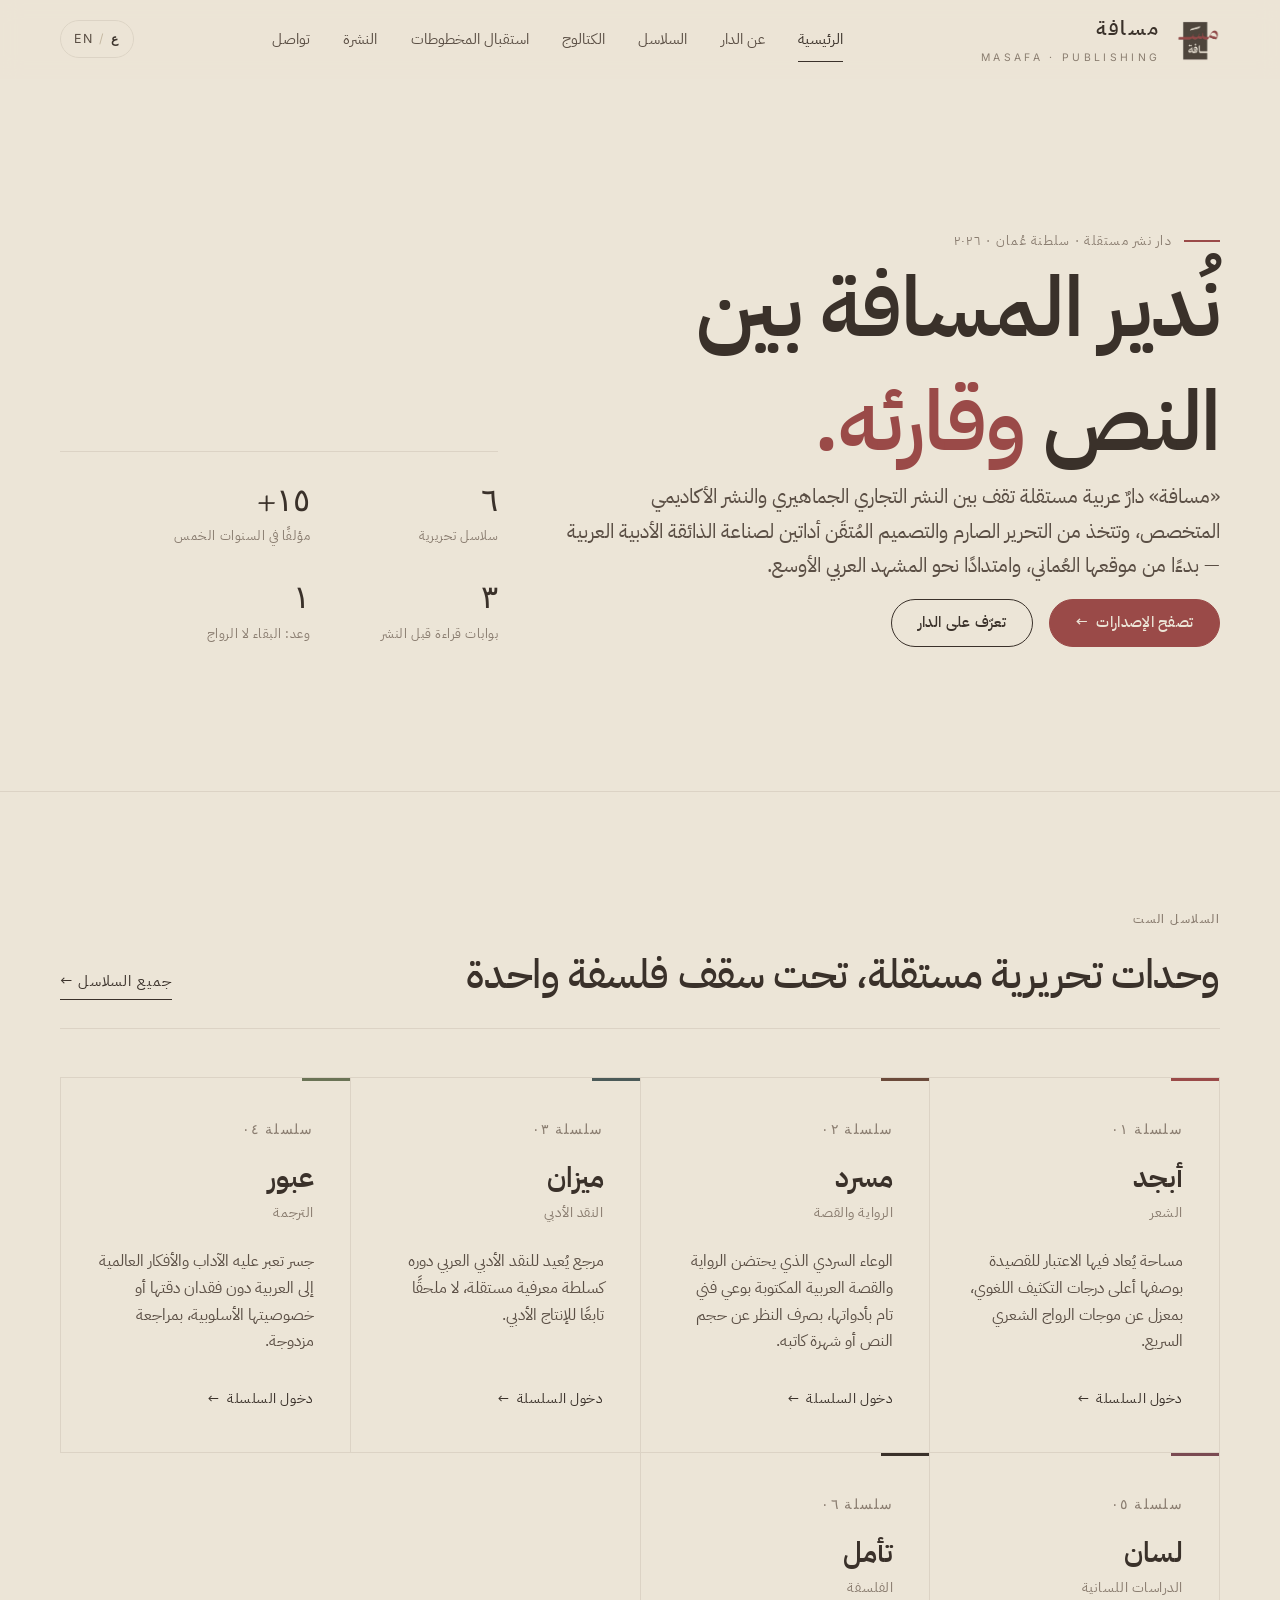
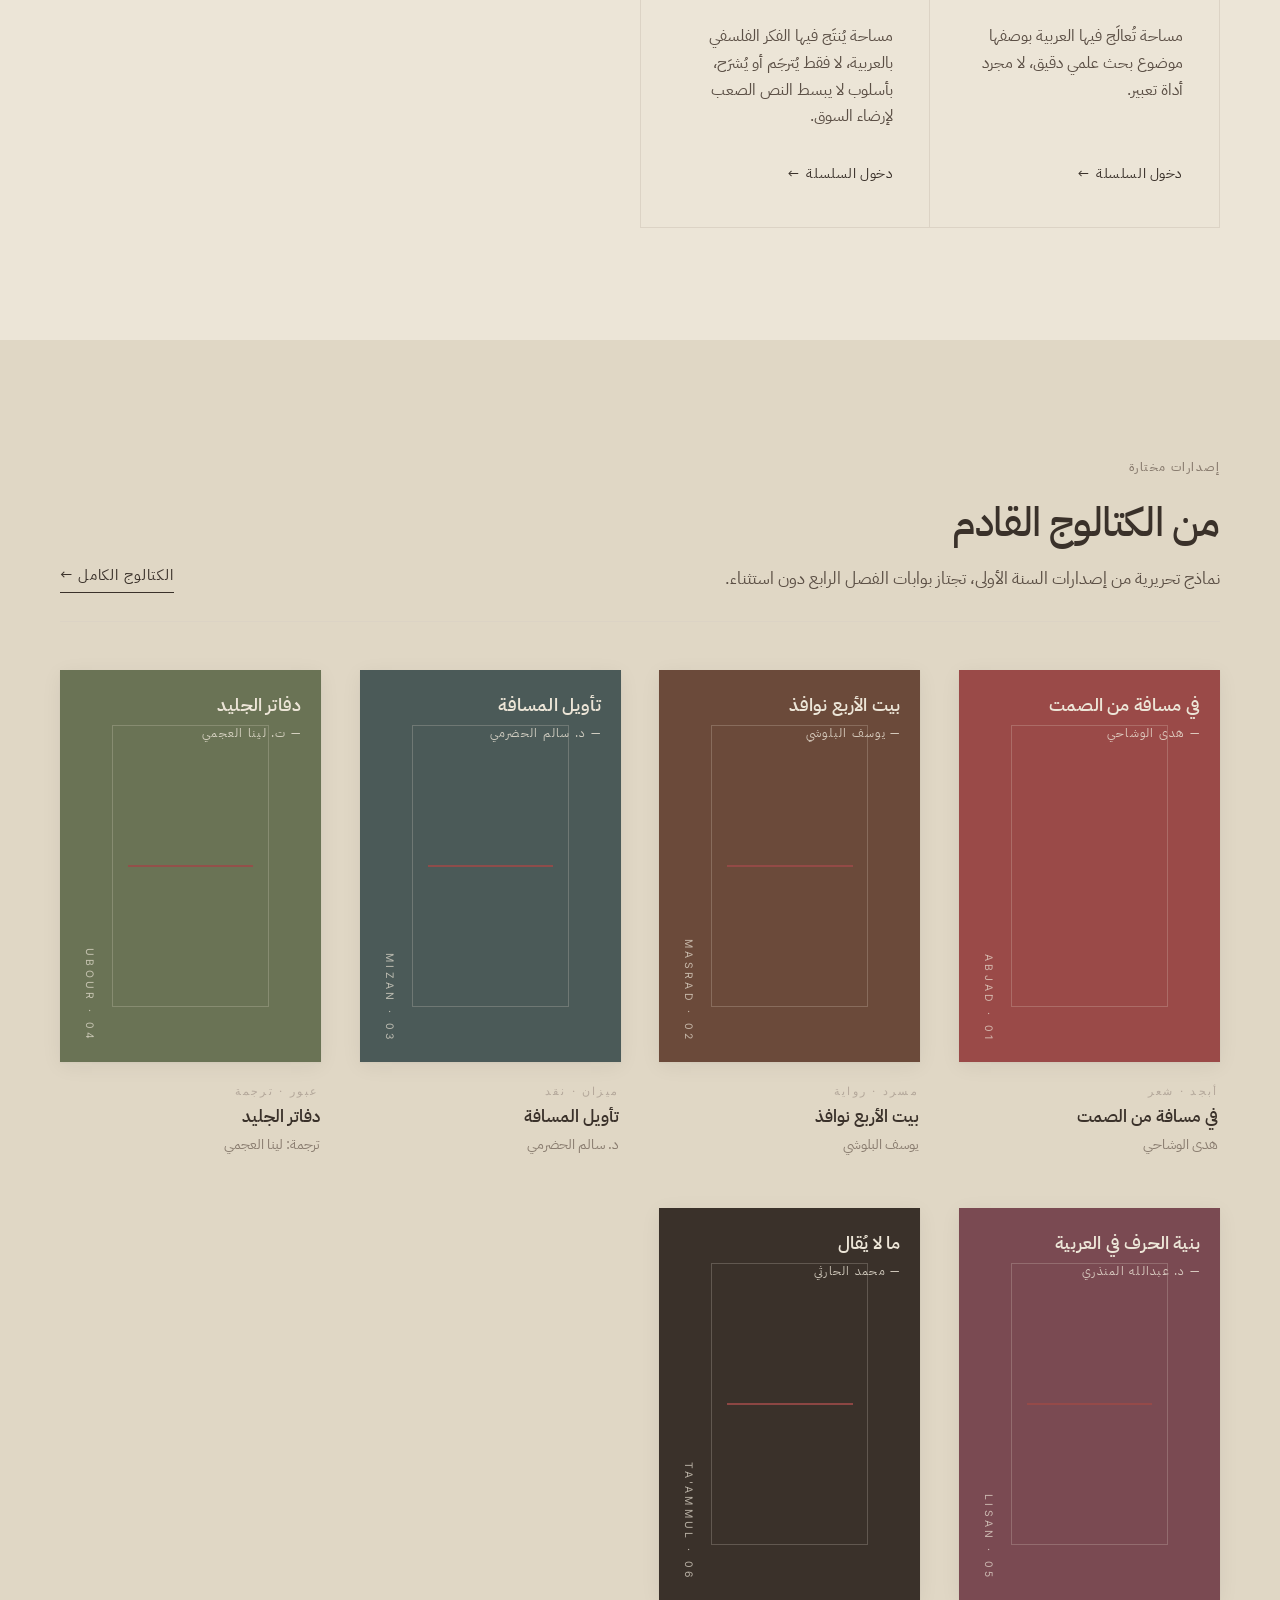
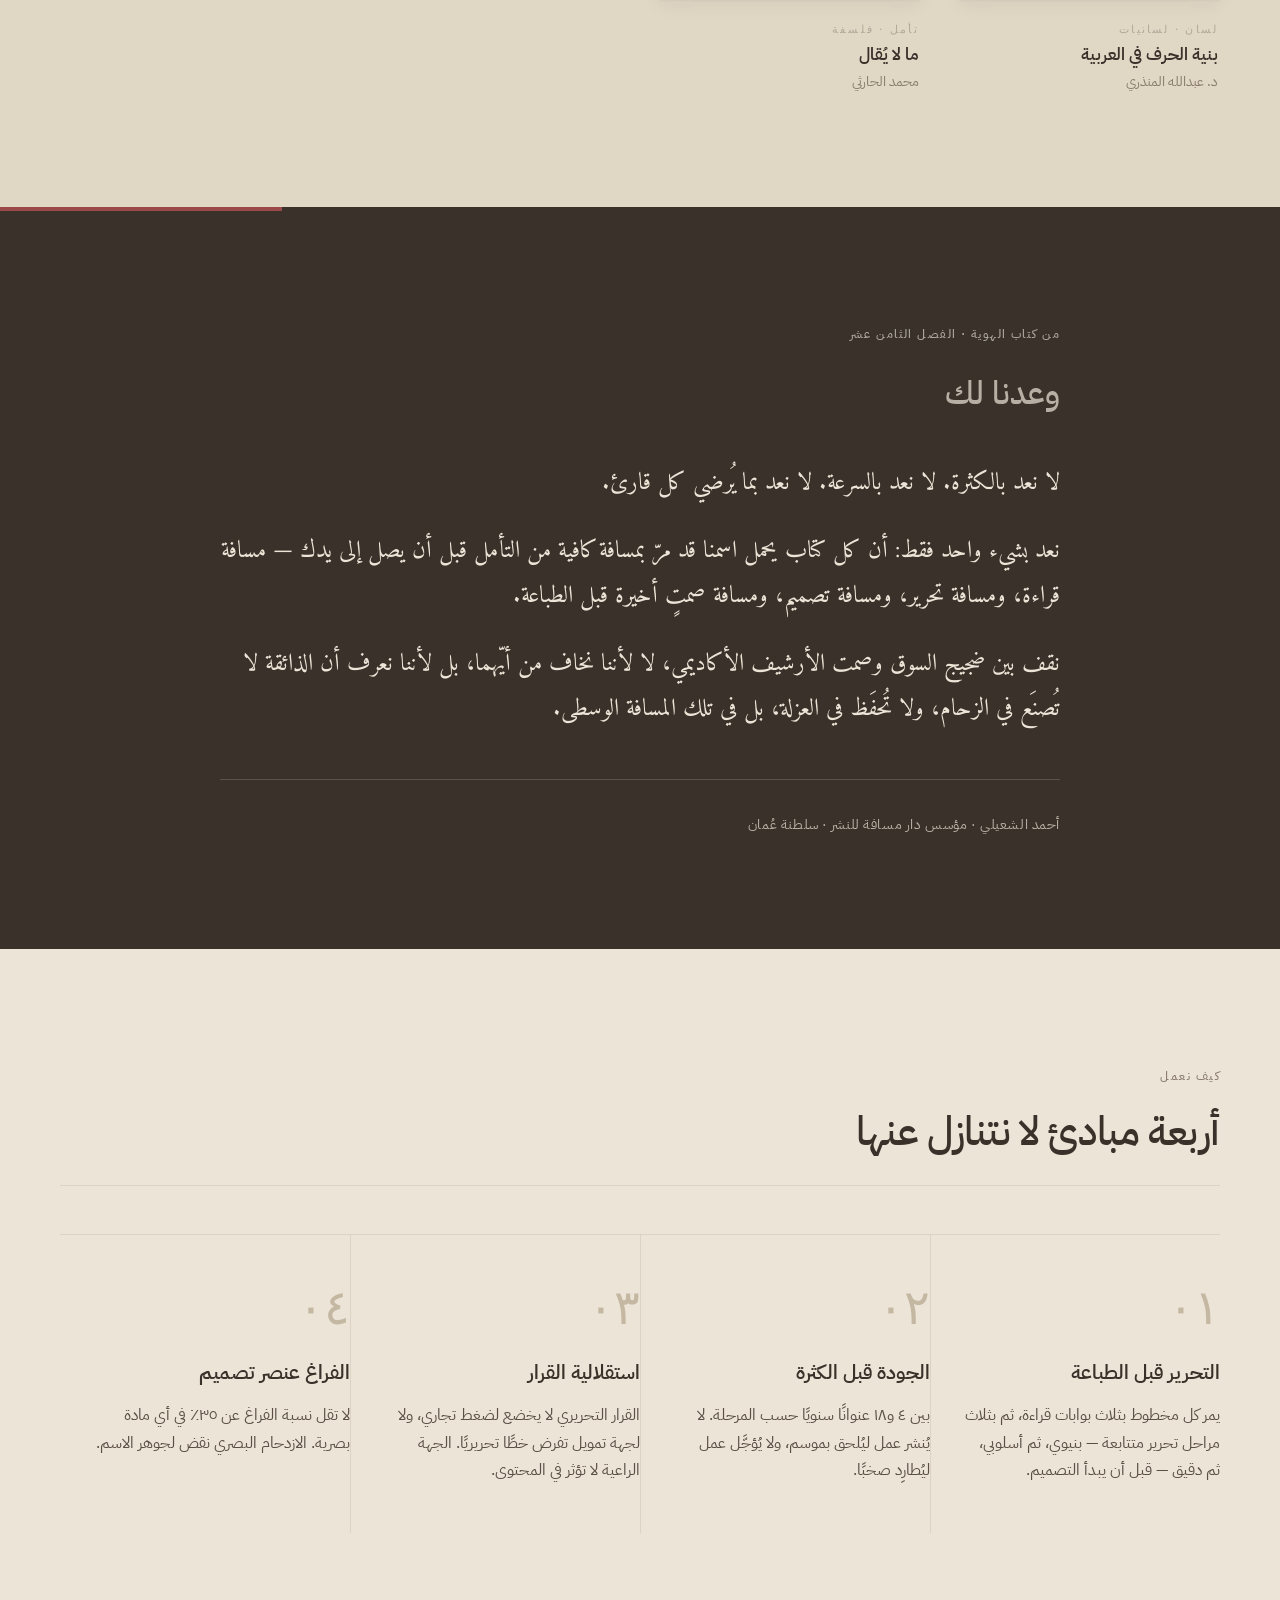
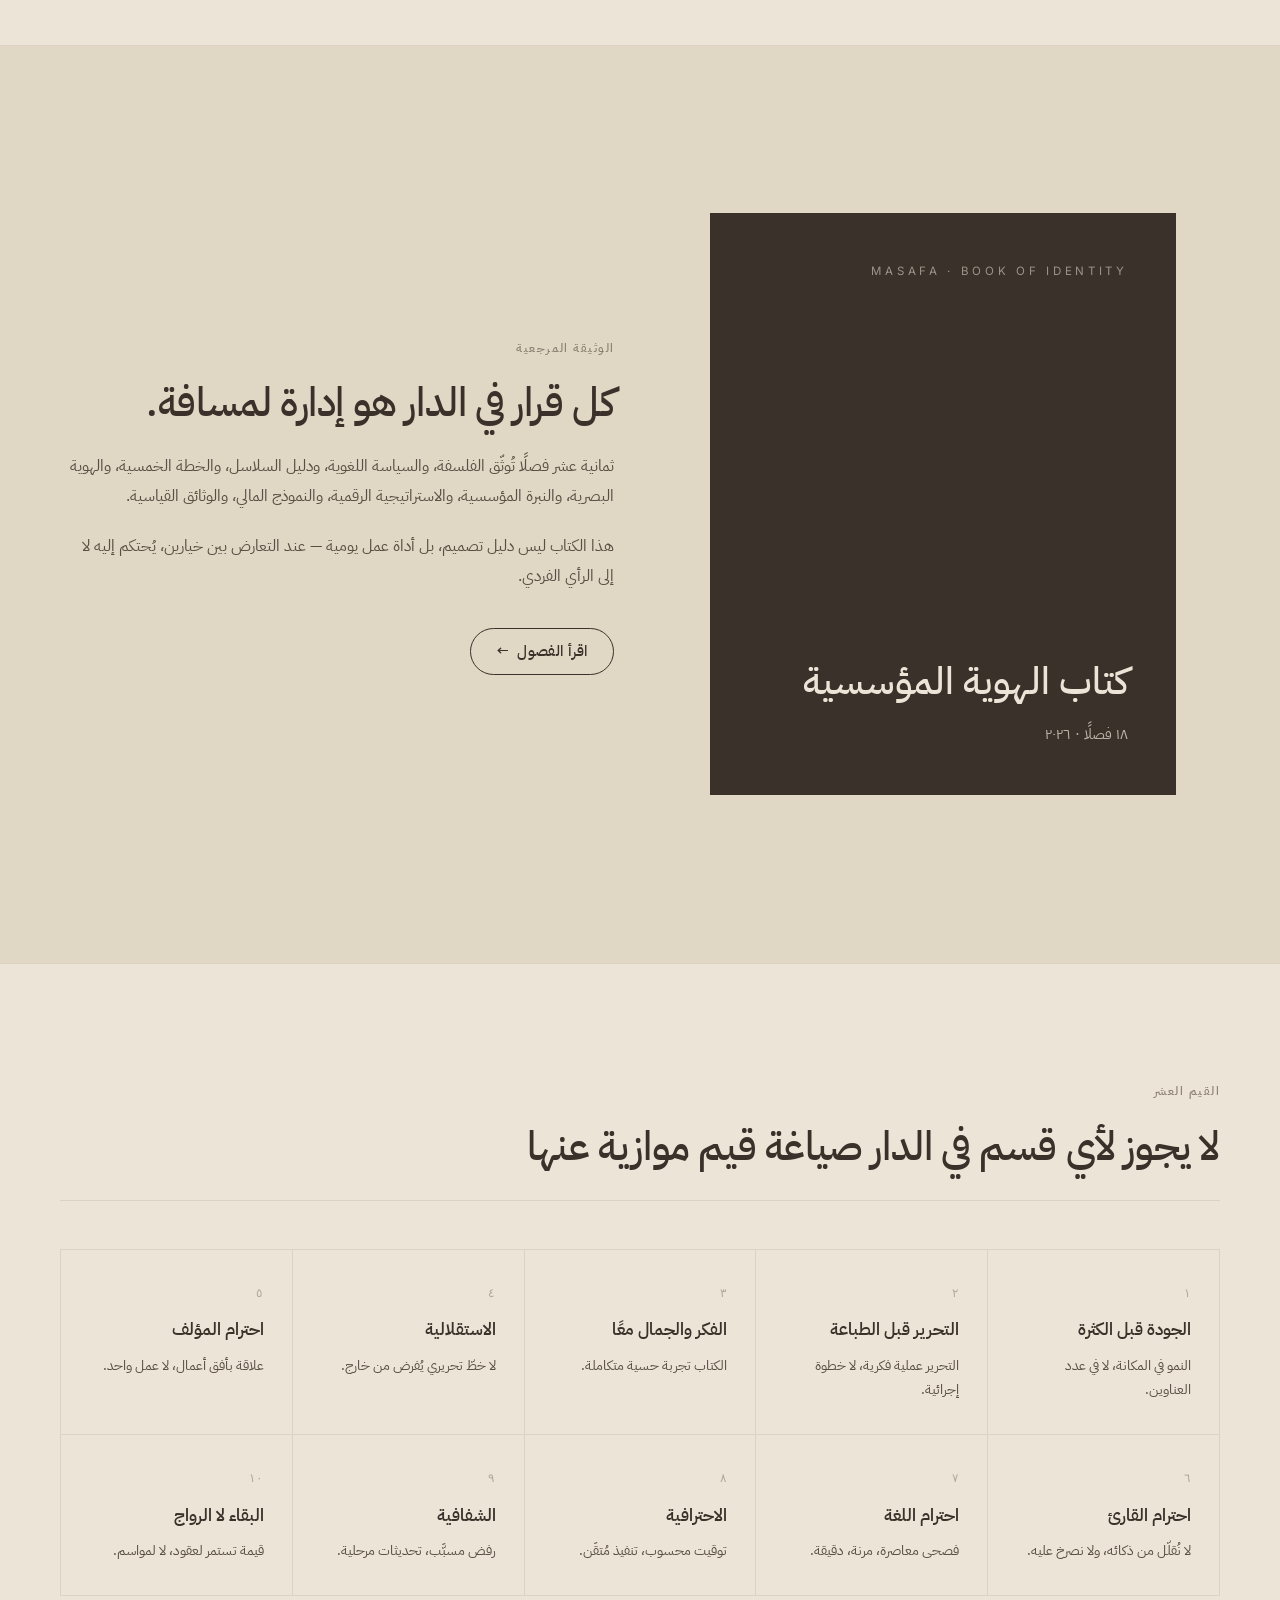
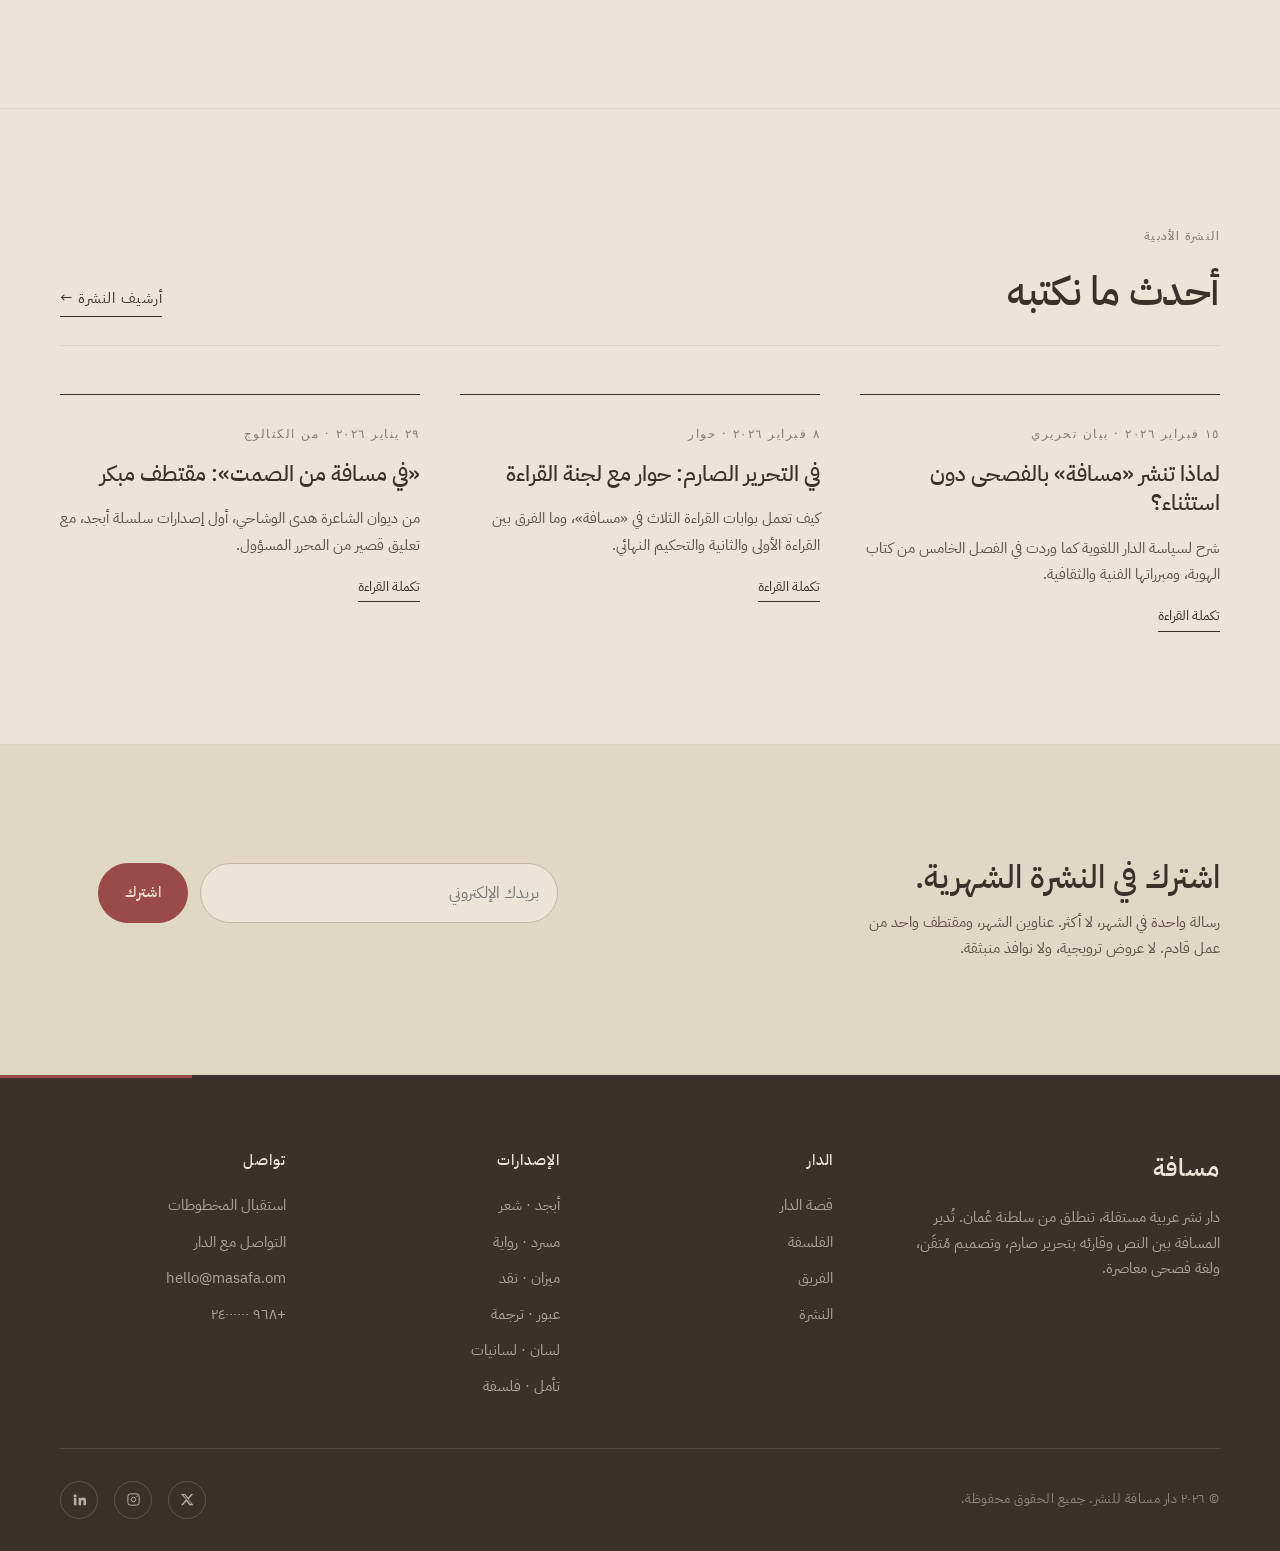
==== commit a3b9d828: "Use transparent-background PNG for the header logo The cream backdrop on the JPG showed up as a subt" ====
--- a/index.html
+++ b/index.html
@@ -14,7 +14,7 @@
 <header class="site-header" role="banner">
   <div class="container header-inner">
     <a href="index.html" class="brand" aria-label="دار مسافة للنشر">
-      <span class="brand-mark" aria-hidden="true"><img src="assets/logo-primary.jpg" alt="Masafa"></span>
+      <span class="brand-mark" aria-hidden="true"><img src="assets/logo-primary.png" alt="Masafa"></span>
       <span>
         <span class="brand-name">مسافة</span>
         <span class="brand-name-en">MASAFA · PUBLISHING</span>
--- a/css/main.css
+++ b/css/main.css
@@ -214,9 +214,8 @@
 .brand-mark img {
   height: 100%;
   width: auto;
-  object-fit: cover;
+  object-fit: contain;
   object-position: center;
-  mix-blend-mode: multiply;
 }
 
 .brand-name {
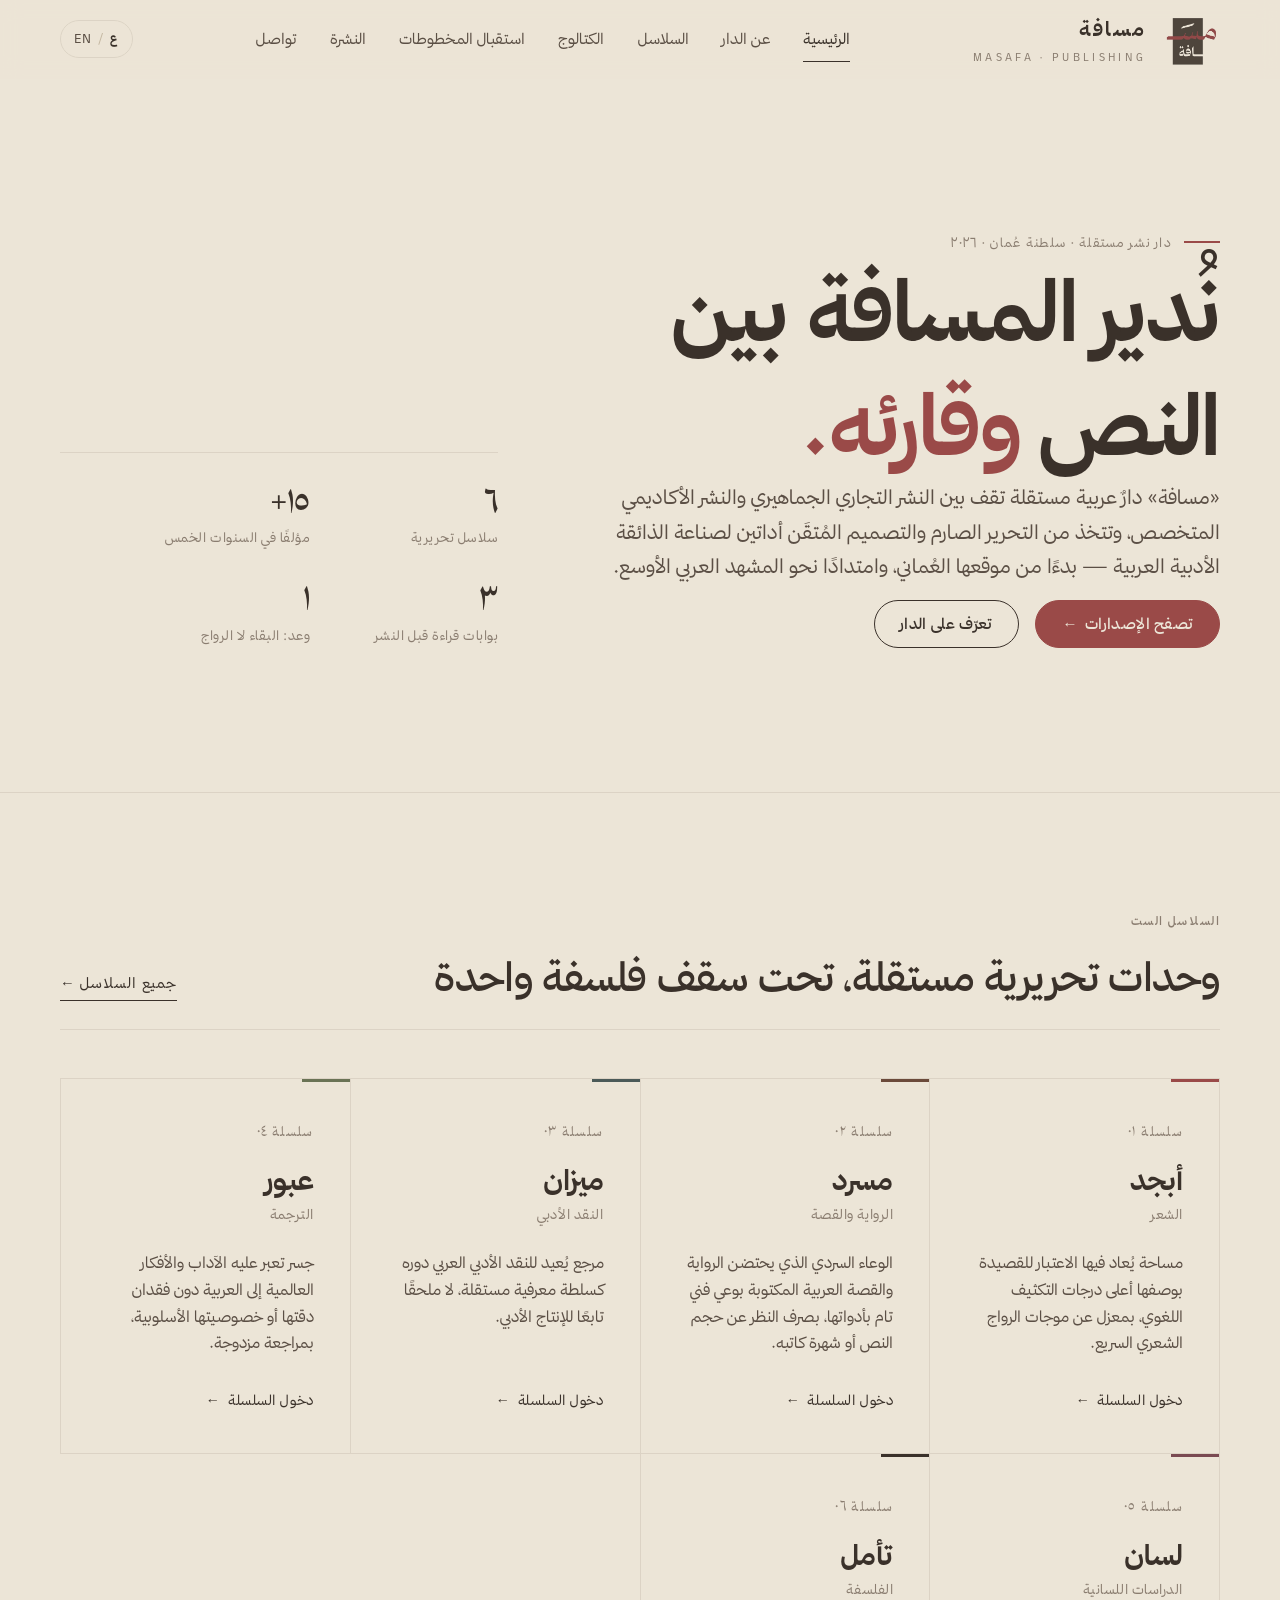
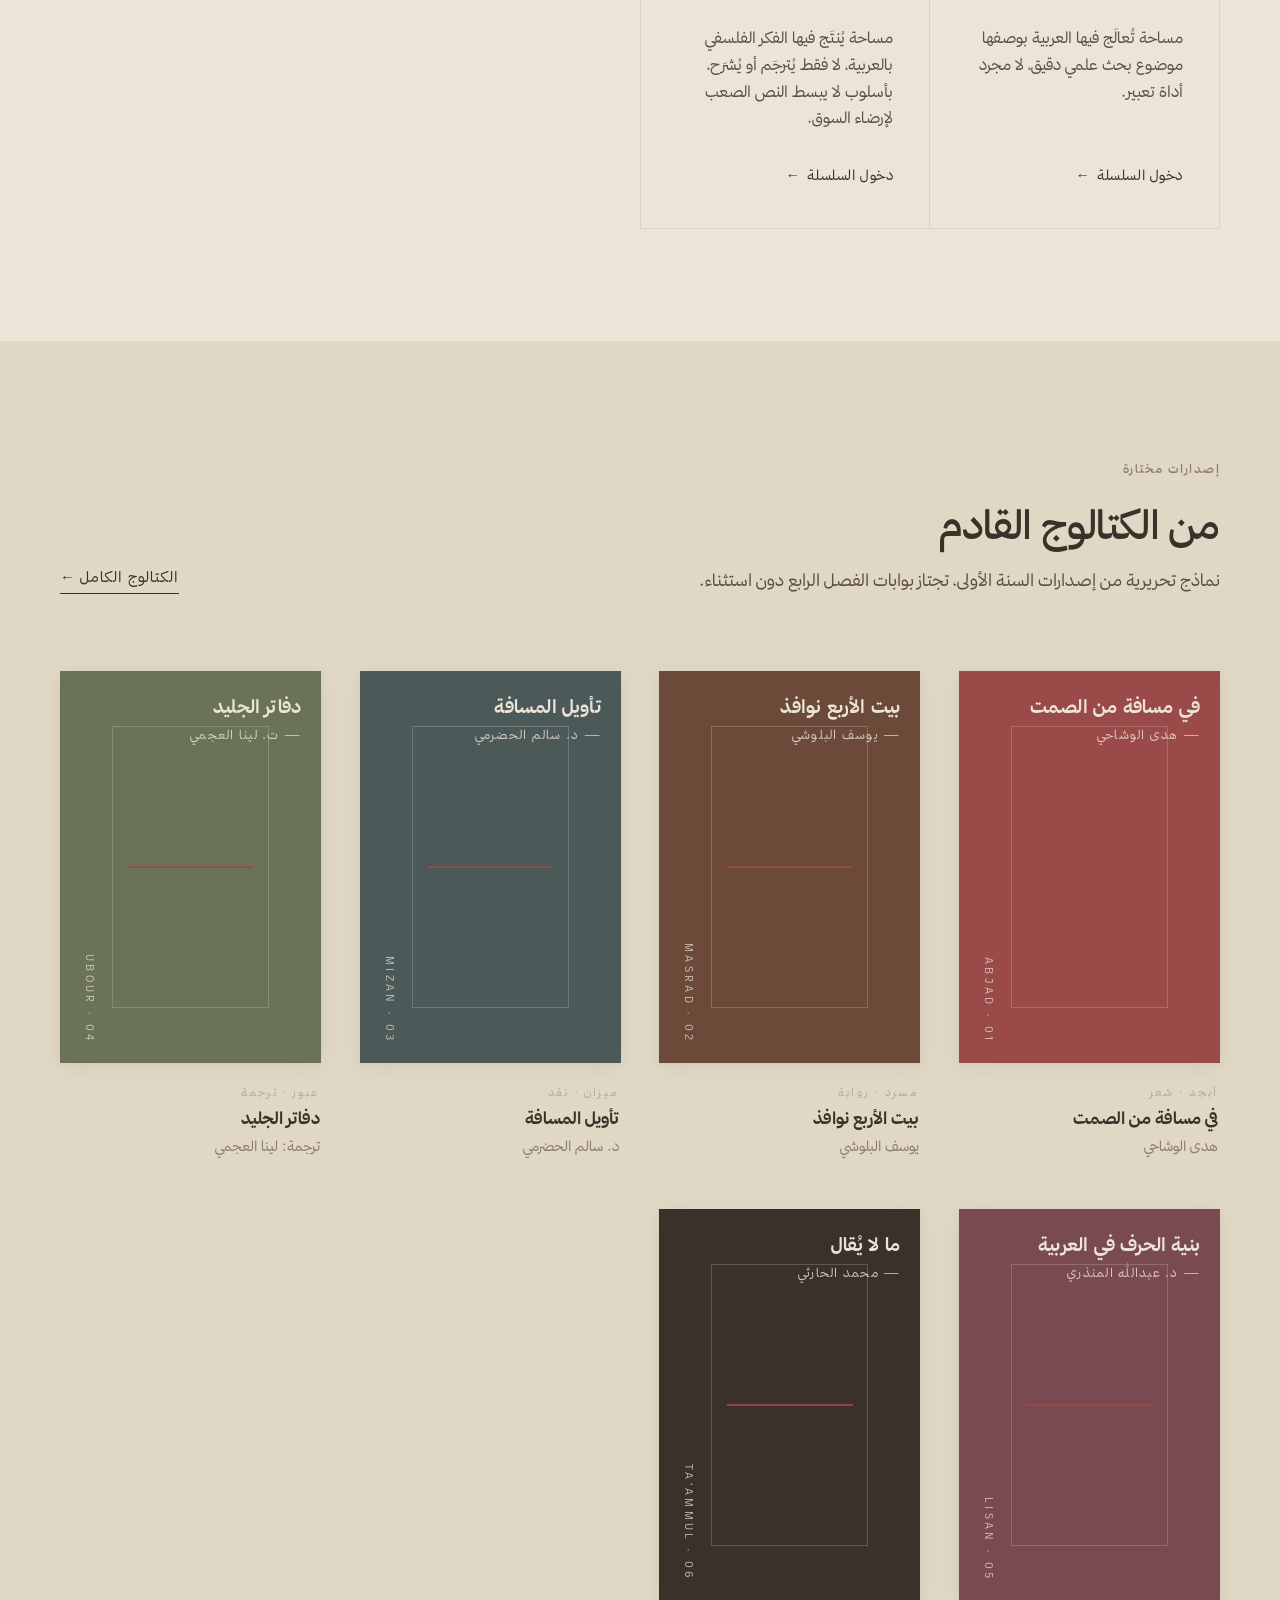
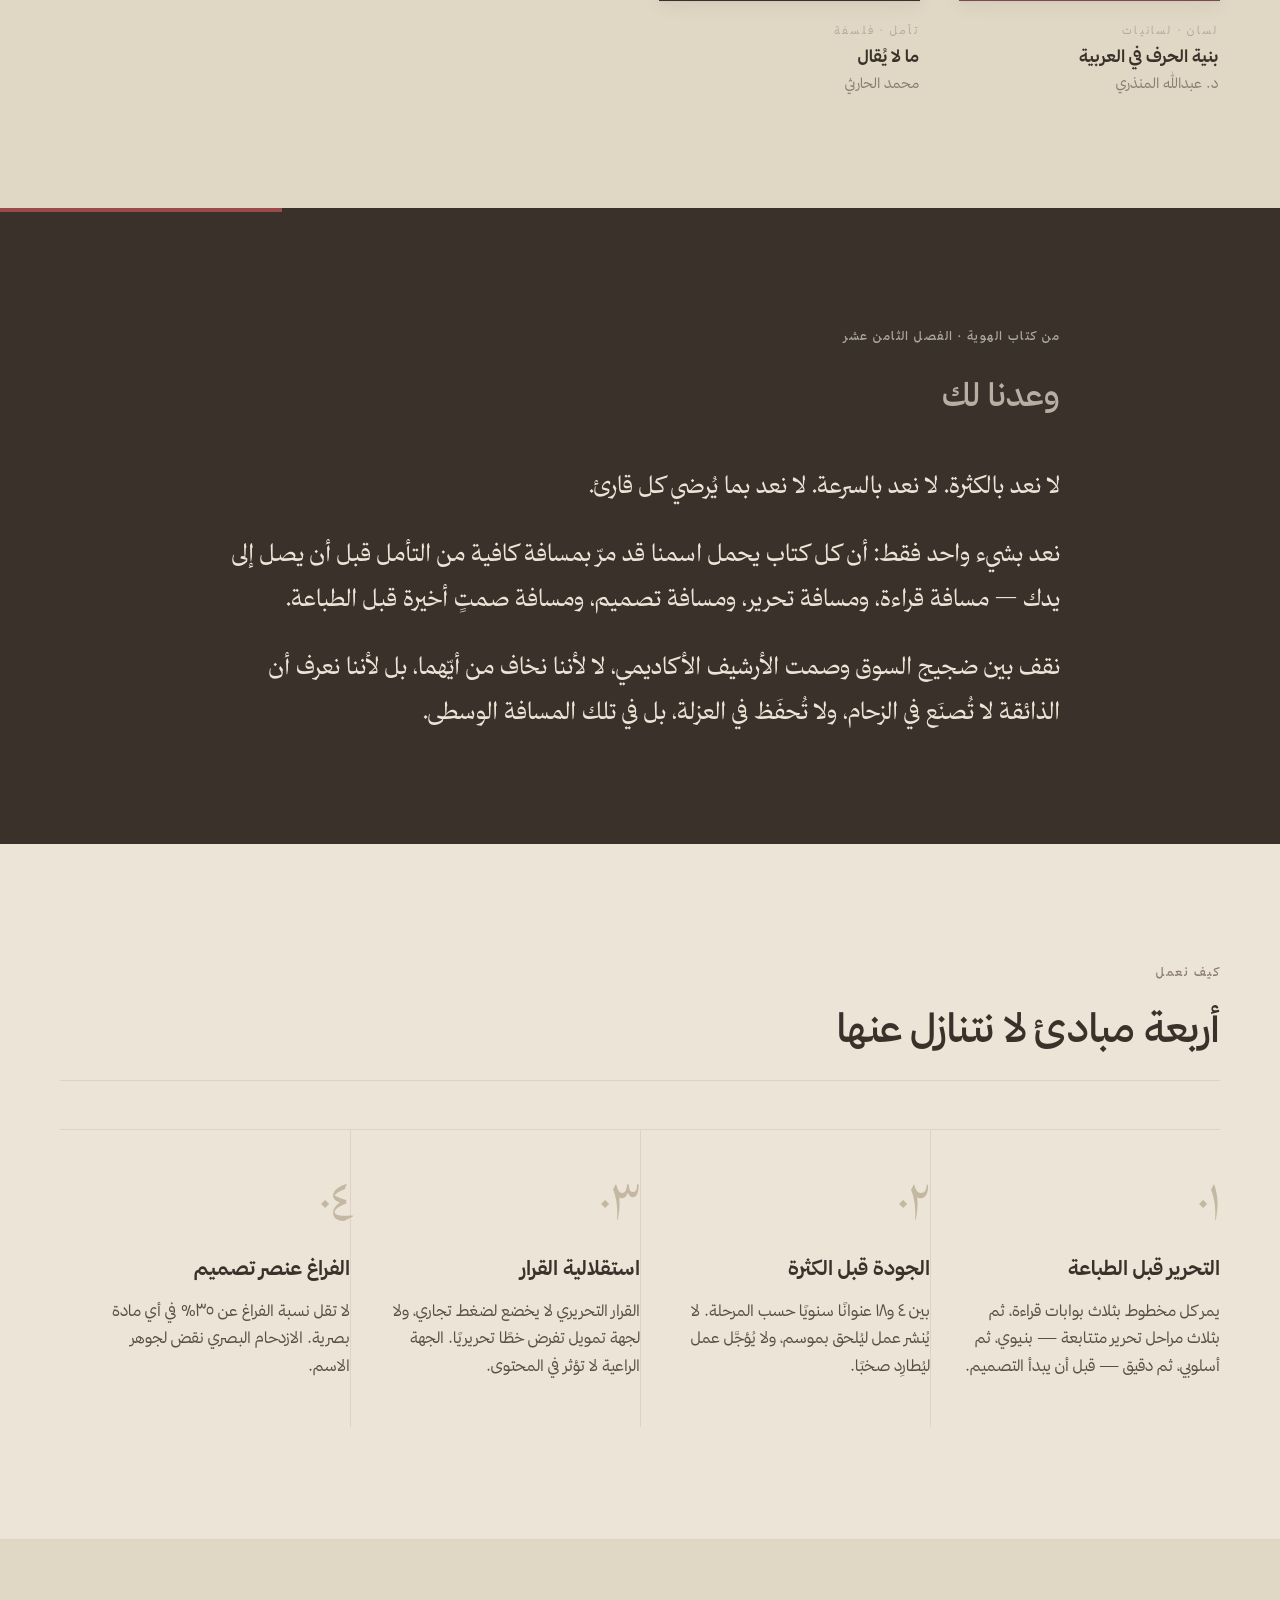
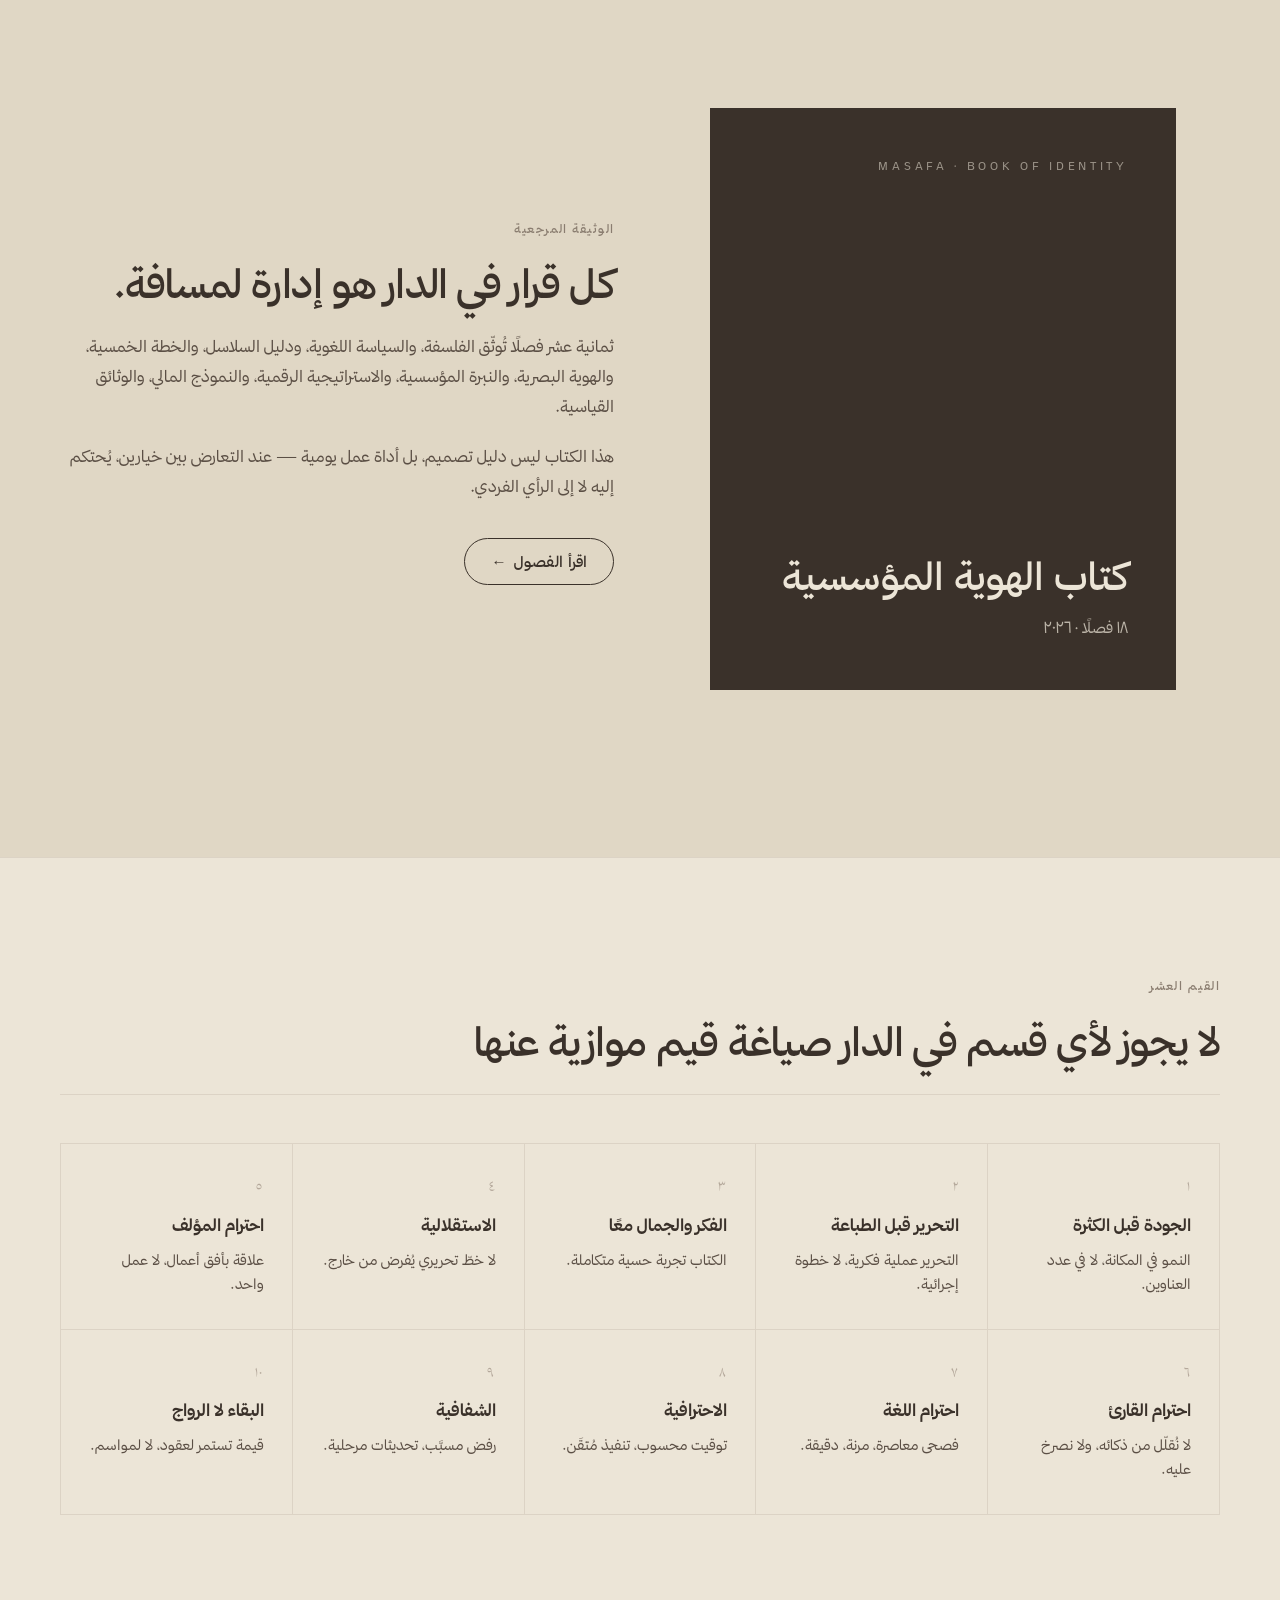
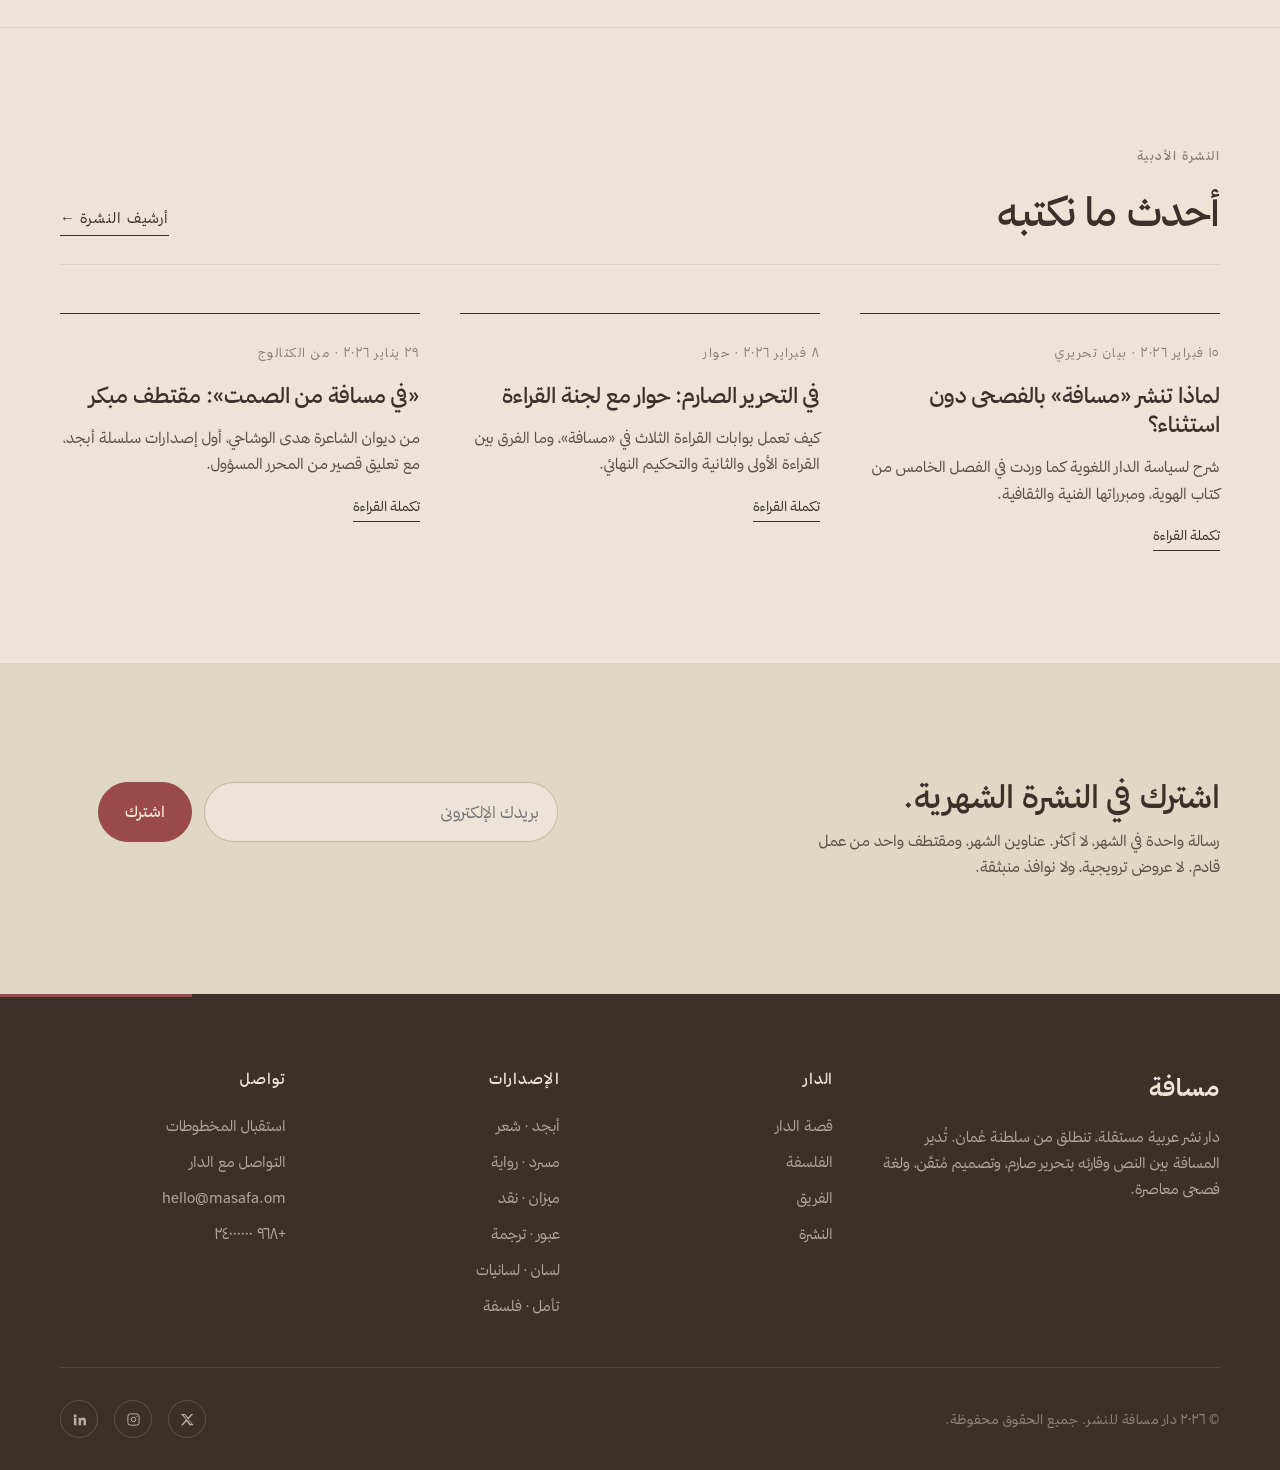
==== commit f08accf5: "Enlarge brand mark and drop the founder signature The brand-mark container was 46×52 while the logo " ====
--- a/index.html
+++ b/index.html
@@ -270,9 +270,6 @@
       <p>نعد بشيء واحد فقط: أن كل كتاب يحمل اسمنا قد مرّ بمسافة كافية من التأمل قبل أن يصل إلى يدك — مسافة قراءة، ومسافة تحرير، ومسافة تصميم، ومسافة صمتٍ أخيرة قبل الطباعة.</p>
       <p>نقف بين ضجيج السوق وصمت الأرشيف الأكاديمي، لا لأننا نخاف من أيّهما، بل لأننا نعرف أن الذائقة لا تُصنَع في الزحام، ولا تُحفَظ في العزلة، بل في تلك المسافة الوسطى.</p>
     </div>
-    <div class="manifesto-sig">
-      أحمد الشعيلي · مؤسس دار مسافة للنشر · سلطنة عُمان
-    </div>
   </div>
 </section>
 
--- a/css/main.css
+++ b/css/main.css
@@ -5,7 +5,117 @@
    ========================================================================== */
 
 /* --- Fonts ---------------------------------------------------------------- */
-@import url('https://fonts.googleapis.com/css2?family=Amiri:wght@400;700&family=IBM+Plex+Sans+Arabic:wght@300;400;500;600;700&family=EB+Garamond:ital,wght@0,400;0,500;0,600;1,400&family=Inter:wght@300;400;500;600;700&display=swap');
+/* Thmanyah typeface — Arabic + Latin in one family. Licensed for web use;
+   see assets/fonts/thmanyah/LICENSE.pdf. Three families ship: Sans (body/UI),
+   Serif Text (long-form), Serif Display (large display type). */
+
+@font-face {
+  font-family: "Thmanyah Sans";
+  src: url("../assets/fonts/thmanyah/sans/thmanyahsans-Light.woff2") format("woff2");
+  font-weight: 300;
+  font-style: normal;
+  font-display: swap;
+}
+@font-face {
+  font-family: "Thmanyah Sans";
+  src: url("../assets/fonts/thmanyah/sans/thmanyahsans-Regular.woff2") format("woff2");
+  font-weight: 400;
+  font-style: normal;
+  font-display: swap;
+}
+@font-face {
+  font-family: "Thmanyah Sans";
+  src: url("../assets/fonts/thmanyah/sans/thmanyahsans-Medium.woff2") format("woff2");
+  font-weight: 500;
+  font-style: normal;
+  font-display: swap;
+}
+@font-face {
+  font-family: "Thmanyah Sans";
+  src: url("../assets/fonts/thmanyah/sans/thmanyahsans-Bold.woff2") format("woff2");
+  font-weight: 700;
+  font-style: normal;
+  font-display: swap;
+}
+@font-face {
+  font-family: "Thmanyah Sans";
+  src: url("../assets/fonts/thmanyah/sans/thmanyahsans-Black.woff2") format("woff2");
+  font-weight: 900;
+  font-style: normal;
+  font-display: swap;
+}
+
+@font-face {
+  font-family: "Thmanyah Serif Text";
+  src: url("../assets/fonts/thmanyah/seriftext/thmanyahseriftext-Light.woff2") format("woff2");
+  font-weight: 300;
+  font-style: normal;
+  font-display: swap;
+}
+@font-face {
+  font-family: "Thmanyah Serif Text";
+  src: url("../assets/fonts/thmanyah/seriftext/thmanyahseriftext-Regular.woff2") format("woff2");
+  font-weight: 400;
+  font-style: normal;
+  font-display: swap;
+}
+@font-face {
+  font-family: "Thmanyah Serif Text";
+  src: url("../assets/fonts/thmanyah/seriftext/thmanyahseriftext-Medium.woff2") format("woff2");
+  font-weight: 500;
+  font-style: normal;
+  font-display: swap;
+}
+@font-face {
+  font-family: "Thmanyah Serif Text";
+  src: url("../assets/fonts/thmanyah/seriftext/thmanyahseriftext-Bold.woff2") format("woff2");
+  font-weight: 700;
+  font-style: normal;
+  font-display: swap;
+}
+@font-face {
+  font-family: "Thmanyah Serif Text";
+  src: url("../assets/fonts/thmanyah/seriftext/thmanyahseriftext-Black.woff2") format("woff2");
+  font-weight: 900;
+  font-style: normal;
+  font-display: swap;
+}
+
+@font-face {
+  font-family: "Thmanyah Serif Display";
+  src: url("../assets/fonts/thmanyah/serifdisplay/thmanyahserifdisplay-Light.woff2") format("woff2");
+  font-weight: 300;
+  font-style: normal;
+  font-display: swap;
+}
+@font-face {
+  font-family: "Thmanyah Serif Display";
+  src: url("../assets/fonts/thmanyah/serifdisplay/thmanyahserifdisplay-Regular.woff2") format("woff2");
+  font-weight: 400;
+  font-style: normal;
+  font-display: swap;
+}
+@font-face {
+  font-family: "Thmanyah Serif Display";
+  src: url("../assets/fonts/thmanyah/serifdisplay/thmanyahserifdisplay-Medium.woff2") format("woff2");
+  font-weight: 500;
+  font-style: normal;
+  font-display: swap;
+}
+@font-face {
+  font-family: "Thmanyah Serif Display";
+  src: url("../assets/fonts/thmanyah/serifdisplay/thmanyahserifdisplay-Bold.woff2") format("woff2");
+  font-weight: 700;
+  font-style: normal;
+  font-display: swap;
+}
+@font-face {
+  font-family: "Thmanyah Serif Display";
+  src: url("../assets/fonts/thmanyah/serifdisplay/thmanyahserifdisplay-Black.woff2") format("woff2");
+  font-weight: 900;
+  font-style: normal;
+  font-display: swap;
+}
 
 /* --- Reset ---------------------------------------------------------------- */
 *,
@@ -77,10 +187,15 @@
   --lisan: #7a4a52;    /* rose-brown — linguistics */
   --taammul: #3a312a;  /* deep brown — philosophy */
 
-  --font-arabic: "IBM Plex Sans Arabic", "SF Arabic", "Geeza Pro", "Al Bayan", sans-serif;
-  --font-arabic-serif: "Amiri", "SF Arabic", "Geeza Pro", serif;
-  --font-latin: "Inter", "Helvetica Neue", Arial, sans-serif;
-  --font-latin-serif: "EB Garamond", Georgia, serif;
+  /* Thmanyah covers Arabic + Latin in one family, so the AR and EN stacks
+     resolve to the same faces; keeping the split preserves the fallback
+     chain per script if the webfont ever fails to load. */
+  --font-arabic: "Thmanyah Sans", "SF Arabic", "Geeza Pro", "Al Bayan", sans-serif;
+  --font-arabic-serif: "Thmanyah Serif Text", "SF Arabic", "Geeza Pro", serif;
+  --font-arabic-display: "Thmanyah Serif Display", "Thmanyah Serif Text", "SF Arabic", "Geeza Pro", serif;
+  --font-latin: "Thmanyah Sans", "Helvetica Neue", Arial, sans-serif;
+  --font-latin-serif: "Thmanyah Serif Text", Georgia, serif;
+  --font-latin-display: "Thmanyah Serif Display", "Thmanyah Serif Text", Georgia, serif;
 
   --font-body: var(--font-arabic);
   --font-display: var(--font-arabic);
@@ -206,14 +321,15 @@
   display: inline-flex;
   align-items: center;
   justify-content: center;
-  height: 52px;
-  width: 46px;
-  overflow: hidden;
+  /* Match the PNG's near-square natural aspect (410×430) so the mark isn't
+     clipped by the previously-narrower container. */
+  height: 60px;
+  width: 60px;
 }
 
 .brand-mark img {
   height: 100%;
-  width: auto;
+  width: 100%;
   object-fit: contain;
   object-position: center;
 }
@@ -793,15 +909,6 @@
 
 .manifesto-body p:last-child {
   margin-bottom: 0;
-}
-
-.manifesto-sig {
-  margin-top: 3rem;
-  padding-top: 2rem;
-  border-top: 1px solid rgba(236, 229, 215, .18);
-  color: rgba(236, 229, 215, .7);
-  font-size: .9rem;
-  letter-spacing: .04em;
 }
 
 /* --- Philosophy / Pillars ------------------------------------------------- */
@@ -1461,11 +1568,37 @@
   .primary-nav a::after { display: none; }
   .nav-toggle { display: inline-flex; align-items: center; justify-content: center; }
   .header-inner {
-    grid-template-columns: auto 1fr auto;
+    display: flex;
+    align-items: center;
+    justify-content: space-between;
+    position: relative;
+    min-height: 64px;
+    gap: 1rem;
+    padding-block: .5rem;
+  }
+  /* Force physical order on mobile: brand on left, nav-toggle on right,
+     regardless of writing direction. */
+  html[dir="rtl"] .header-inner { flex-direction: row-reverse; }
+  html[dir="rtl"] .header-utils { flex-direction: row-reverse; }
+  .site-header {
     position: relative;
   }
-  .site-header {
-    position: relative;
+  .brand { gap: .6rem; }
+  .brand-mark {
+    height: 52px;
+    width: 52px;
+  }
+  .brand-name {
+    font-size: 1.1rem;
+    letter-spacing: .08em;
+    line-height: 1;
+  }
+  .brand-name-en {
+    display: none;
+  }
+  .lang-toggle {
+    padding: .35rem .6rem;
+    font-size: .72rem;
   }
   .feature-split-media,
   .feature-split-body {
@@ -1490,6 +1623,9 @@
 @media (max-width: 560px) {
   .footer-grid { grid-template-columns: 1fr; }
   .hero-meta { gap: 1.5rem 2rem; }
+  .header-inner { min-height: 60px; }
+  .brand-mark { height: 48px; width: 48px; }
+  .brand-name { font-size: 1rem; }
   .hero-meta-item .num { font-size: 1.6rem; }
   .book-grid { grid-template-columns: repeat(2, 1fr); gap: 2rem 1.25rem; }
   .book-cover-inner { padding: 1rem .85rem; }
